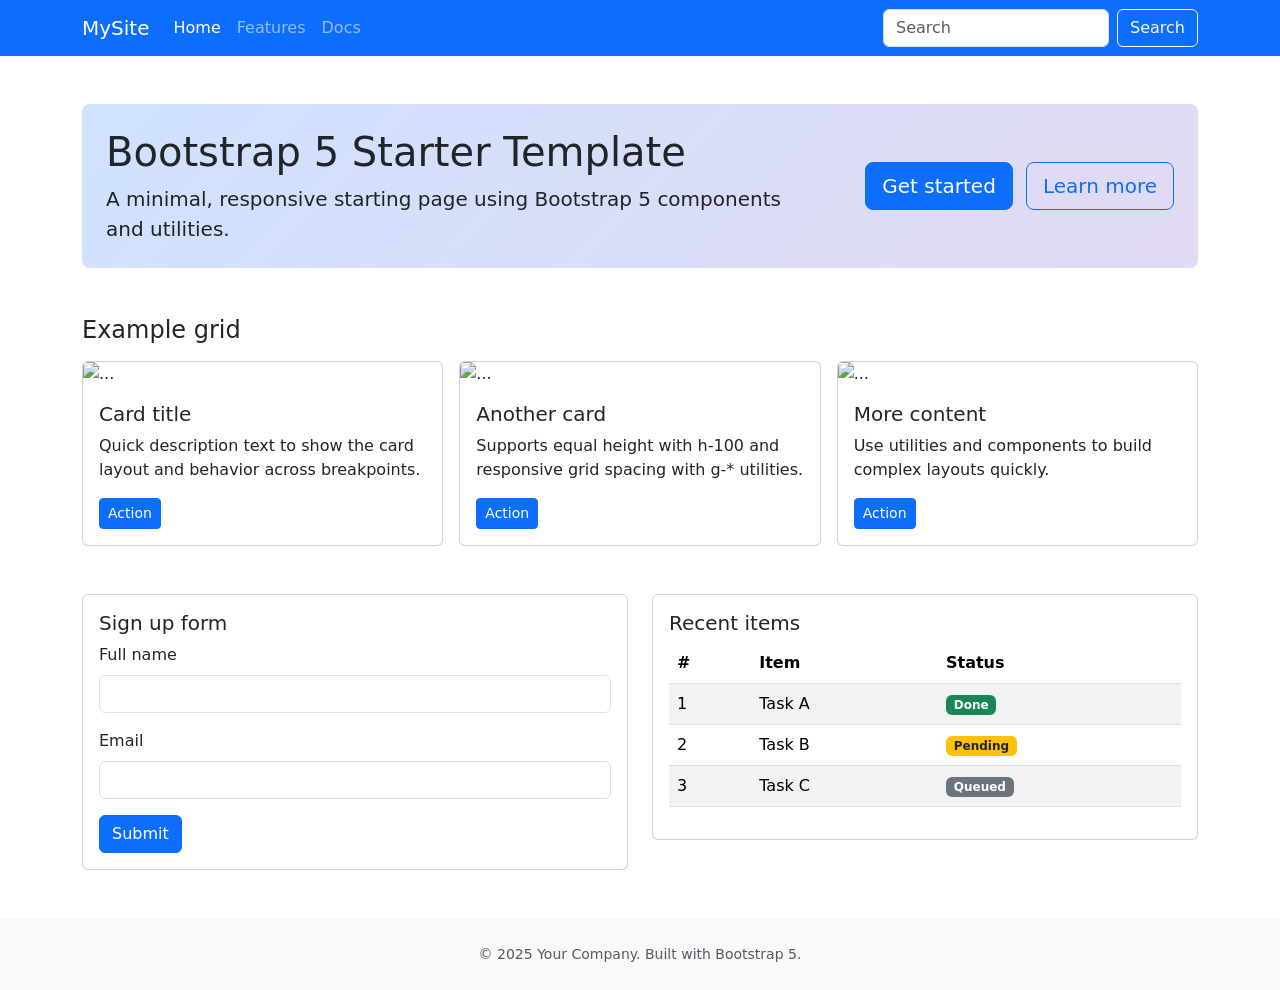
==== index.html @ 4e1cb12c "test" ====
<!doctype html>
<html lang="en">
<head>
    <meta charset="utf-8" />
    <meta name="viewport" content="width=device-width, initial-scale=1" />
    <title>Bootstrap 5 Starter</title>

    <!-- Bootstrap 5 CSS (CDN) -->
    <link href="https://cdn.jsdelivr.net/npm/bootstrap@5.3.2/dist/css/bootstrap.min.css" rel="stylesheet">

    <style>
        /* Minimal custom styles */
        .hero {
            background: linear-gradient(135deg,#0d6efd33,#6f42c133);
            border-radius: .5rem;
        }
    </style>
</head>
<body>

    <!-- Navbar -->
    <nav class="navbar navbar-expand-lg navbar-dark bg-primary">
        <div class="container">
            <a class="navbar-brand" href="#">MySite</a>
            <button class="navbar-toggler" type="button" data-bs-toggle="collapse" data-bs-target="#navMenu">
                <span class="navbar-toggler-icon"></span>
            </button>
            <div class="collapse navbar-collapse" id="navMenu">
                <ul class="navbar-nav me-auto mb-2 mb-lg-0">
                    <li class="nav-item"><a class="nav-link active" href="#">Home</a></li>
                    <li class="nav-item"><a class="nav-link" href="#">Features</a></li>
                    <li class="nav-item"><a class="nav-link" href="#">Docs</a></li>
                </ul>
                <form class="d-flex" role="search">
                    <input class="form-control me-2" type="search" placeholder="Search" aria-label="Search">
                    <button class="btn btn-outline-light" type="submit">Search</button>
                </form>
            </div>
        </div>
    </nav>

    <!-- Hero -->
    <main class="container my-5">
        <div class="p-4 hero">
            <div class="row align-items-center">
                <div class="col-lg-8">
                    <h1 class="display-6">Bootstrap 5 Starter Template</h1>
                    <p class="lead mb-0">A minimal, responsive starting page using Bootstrap 5 components and utilities.</p>
                </div>
                <div class="col-lg-4 text-lg-end mt-3 mt-lg-0">
                    <a href="#" class="btn btn-primary btn-lg me-2" data-bs-toggle="modal" data-bs-target="#getStartedModal">Get started</a>
                    <a href="#" class="btn btn-outline-primary btn-lg">Learn more</a>
                </div>
            </div>
        </div>

        <!-- Grid: Cards -->
        <section class="my-5">
            <h2 class="h4 mb-3">Example grid</h2>
            <div class="row g-3">
                <div class="col-md-4">
                    <div class="card h-100">
                        <img src="https://picsum.photos/600/300?random=1" class="card-img-top" alt="...">
                        <div class="card-body">
                            <h5 class="card-title">Card title</h5>
                            <p class="card-text">Quick description text to show the card layout and behavior across breakpoints.</p>
                            <a href="#" class="btn btn-sm btn-primary">Action</a>
                        </div>
                    </div>
                </div>
                <div class="col-md-4">
                    <div class="card h-100">
                        <img src="https://picsum.photos/600/300?random=2" class="card-img-top" alt="...">
                        <div class="card-body">
                            <h5 class="card-title">Another card</h5>
                            <p class="card-text">Supports equal height with h-100 and responsive grid spacing with g-* utilities.</p>
                            <a href="#" class="btn btn-sm btn-primary">Action</a>
                        </div>
                    </div>
                </div>
                <div class="col-md-4">
                    <div class="card h-100">
                        <img src="https://picsum.photos/600/300?random=3" class="card-img-top" alt="...">
                        <div class="card-body">
                            <h5 class="card-title">More content</h5>
                            <p class="card-text">Use utilities and components to build complex layouts quickly.</p>
                            <a href="#" class="btn btn-sm btn-primary">Action</a>
                        </div>
                    </div>
                </div>
            </div>
        </section>

        <!-- Form & Table -->
        <div class="row g-4">
            <div class="col-lg-6">
                <div class="card">
                    <div class="card-body">
                        <h5 class="card-title">Sign up form</h5>
                        <form id="demoForm" class="needs-validation" novalidate>
                            <div class="mb-3">
                                <label for="name" class="form-label">Full name</label>
                                <input type="text" class="form-control" id="name" required>
                                <div class="invalid-feedback">Please provide your name.</div>
                            </div>
                            <div class="mb-3">
                                <label for="email" class="form-label">Email</label>
                                <input type="email" class="form-control" id="email" required>
                                <div class="invalid-feedback">Please provide a valid email.</div>
                            </div>
                            <button class="btn btn-primary" type="submit">Submit</button>
                        </form>
                    </div>
                </div>
            </div>

            <div class="col-lg-6">
                <div class="card">
                    <div class="card-body">
                        <h5 class="card-title">Recent items</h5>
                        <div class="table-responsive">
                            <table class="table table-striped">
                                <thead>
                                    <tr><th>#</th><th>Item</th><th>Status</th></tr>
                                </thead>
                                <tbody>
                                    <tr><td>1</td><td>Task A</td><td><span class="badge bg-success">Done</span></td></tr>
                                    <tr><td>2</td><td>Task B</td><td><span class="badge bg-warning text-dark">Pending</span></td></tr>
                                    <tr><td>3</td><td>Task C</td><td><span class="badge bg-secondary">Queued</span></td></tr>
                                </tbody>
                            </table>
                        </div>
                    </div>
                </div>
            </div>
        </div>

    </main>

    <!-- Footer -->
    <footer class="bg-light py-4 mt-auto">
        <div class="container text-center">
            <small class="text-muted">© 2025 Your Company. Built with Bootstrap 5.</small>
        </div>
    </footer>

    <!-- Modal -->
    <div class="modal fade" id="getStartedModal" tabindex="-1" aria-hidden="true">
        <div class="modal-dialog modal-dialog-centered">
            <div class="modal-content">
                <div class="modal-header">
                    <h5 class="modal-title">Get started</h5>
                    <button type="button" class="btn-close" data-bs-dismiss="modal" aria-label="Close"></button>
                </div>
                <div class="modal-body">
                    <p>Use this template to quickly prototype responsive pages with Bootstrap 5.</p>
                </div>
                <div class="modal-footer">
                    <button class="btn btn-secondary" data-bs-dismiss="modal">Close</button>
                    <button class="btn btn-primary">Okay</button>
                </div>
            </div>
        </div>
    </div>

    <!-- Bootstrap Bundle JS (includes Popper) -->
    <script src="https://cdn.jsdelivr.net/npm/bootstrap@5.3.2/dist/js/bootstrap.bundle.min.js"></script>

    <script>
        // Example: simple client-side form validation
        (function () {
            'use strict';
            var form = document.getElementById('demoForm');
            if (!form) return;
            form.addEventListener('submit', function (e) {
                if (!form.checkValidity()) {
                    e.preventDefault();
                    e.stopPropagation();
                } else {
                    e.preventDefault();
                    // placeholder: handle successful submit (AJAX, show toast, etc.)
                    const toastEl = document.createElement('div');
                    toastEl.className = 'alert alert-success mt-3';
                    toastEl.textContent = 'Form submitted (demo)';
                    form.appendChild(toastEl);
                }
                form.classList.add('was-validated');
            }, false);
        })();
    </script>
</body>
</html></div>
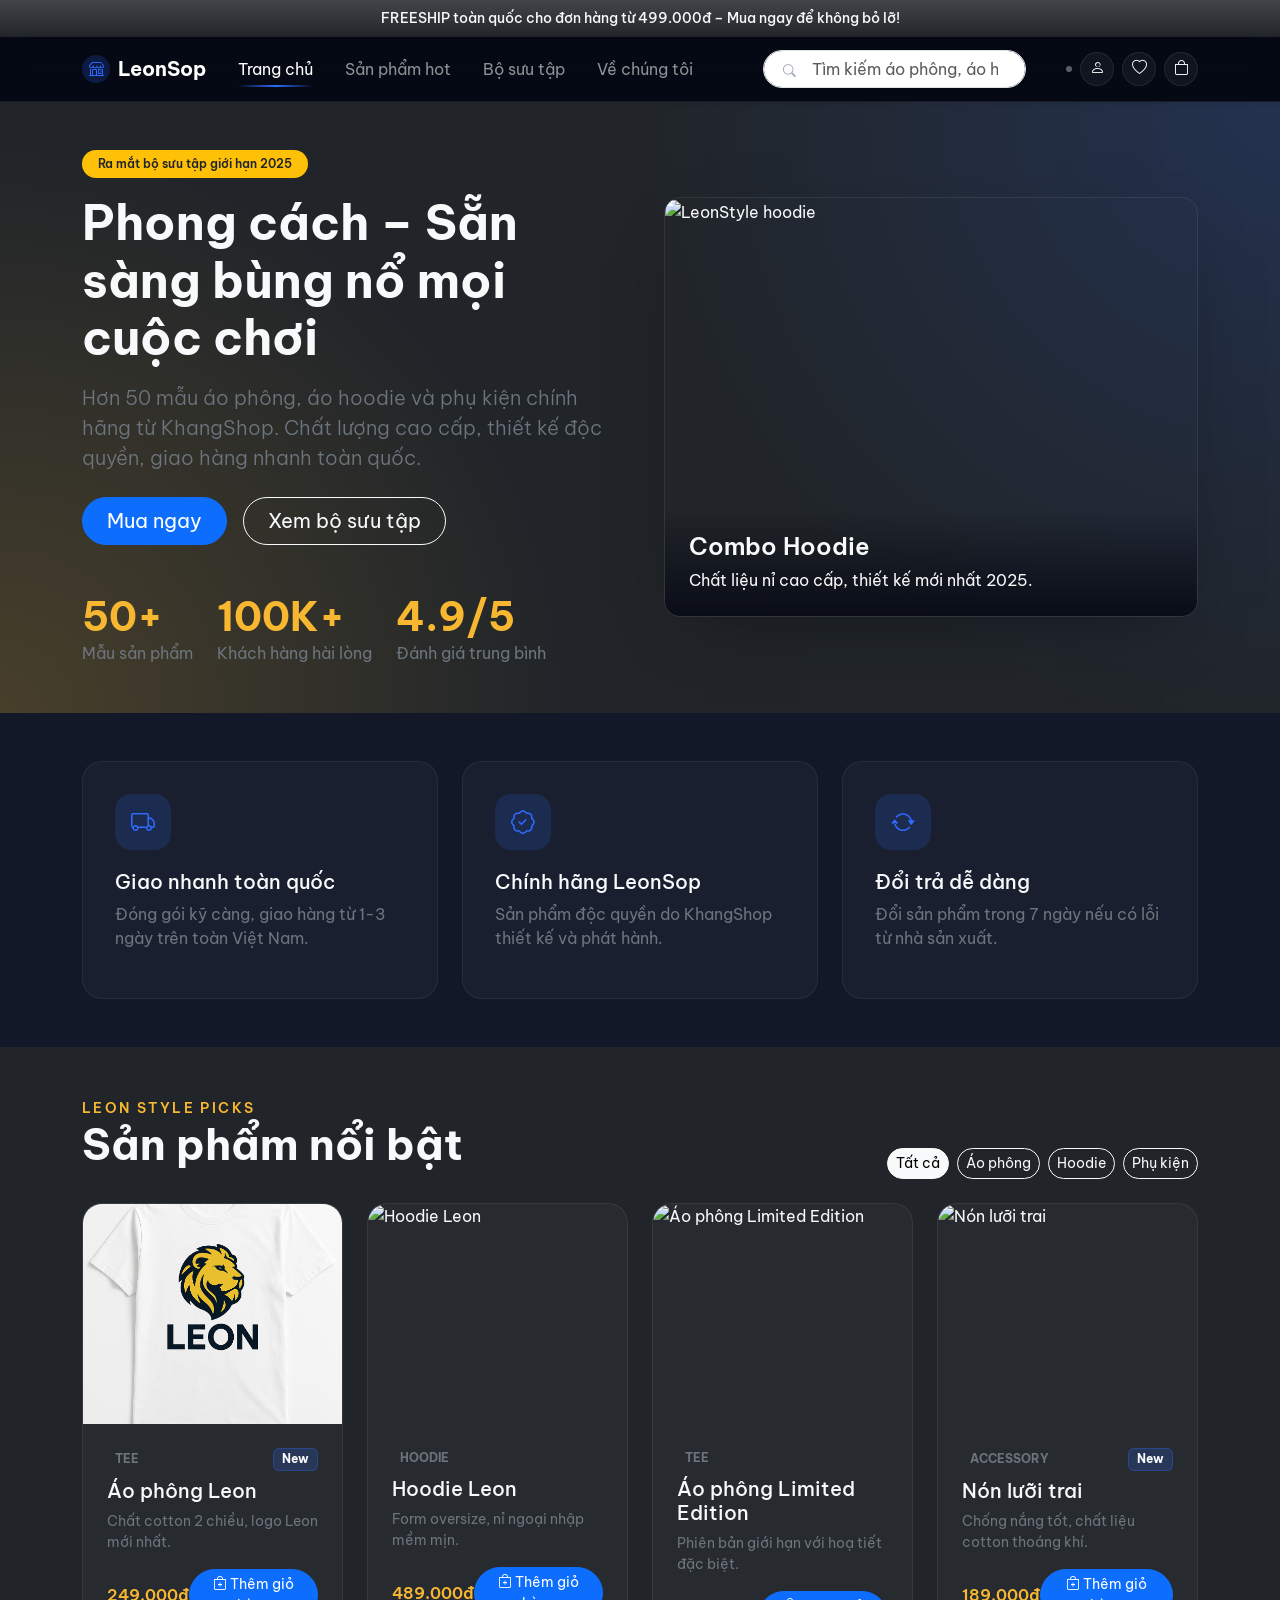
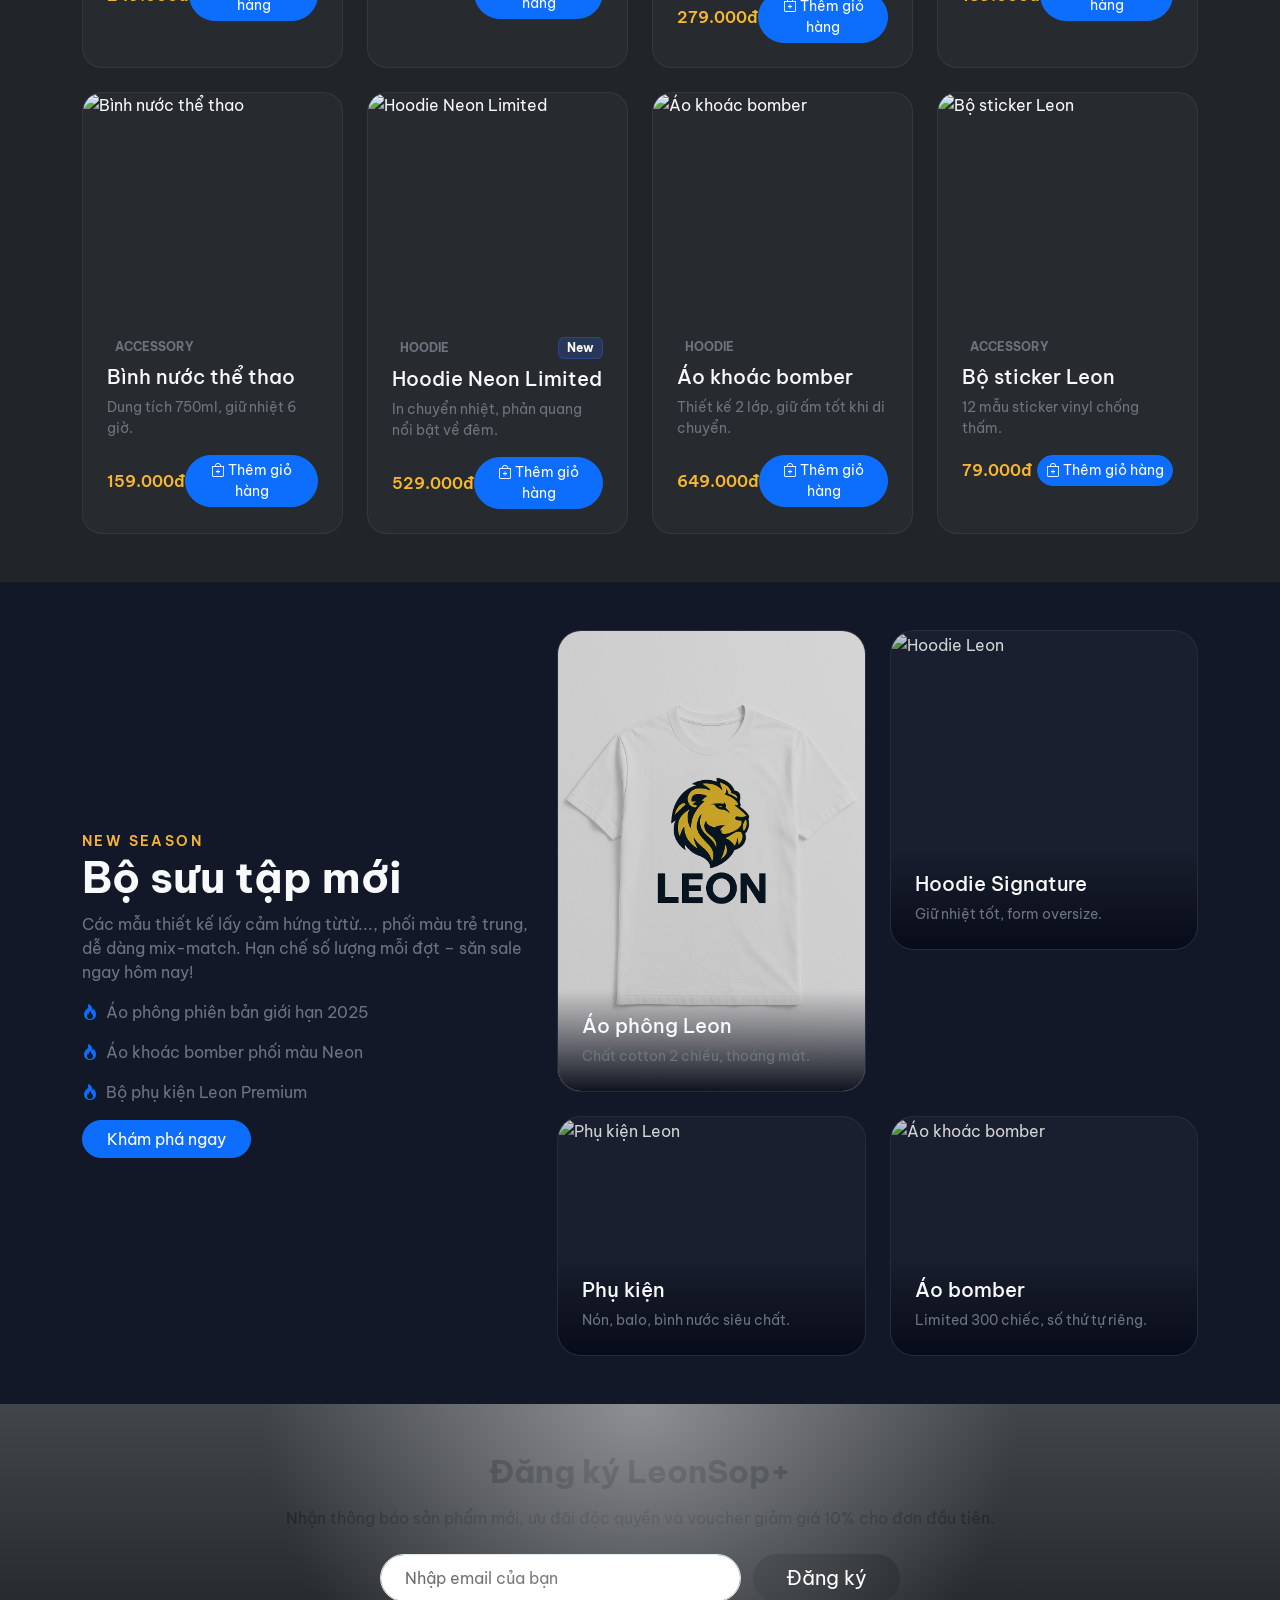
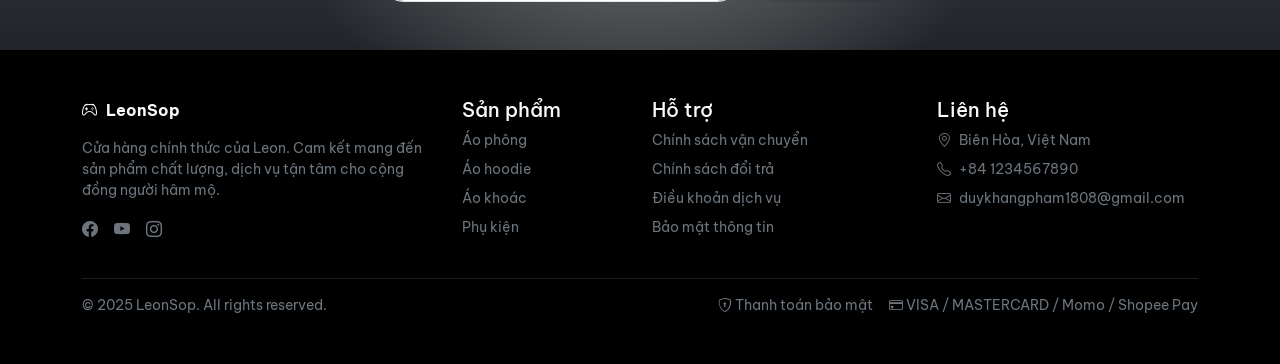
==== commit 6026d560: "add image" ====
--- a/index.html
+++ b/index.html
@@ -1,192 +1,304 @@
-<!doctype html>
-<html lang="en">
+<!DOCTYPE html>
+<html lang="vi">
+
 <head>
-    <meta charset="utf-8" />
-    <meta name="viewport" content="width=device-width, initial-scale=1" />
-    <title>Bootstrap 5 Starter</title>
-
-    <!-- Bootstrap 5 CSS (CDN) -->
-    <link href="https://cdn.jsdelivr.net/npm/bootstrap@5.3.2/dist/css/bootstrap.min.css" rel="stylesheet">
-
-    <style>
-        /* Minimal custom styles */
-        .hero {
-            background: linear-gradient(135deg,#0d6efd33,#6f42c133);
-            border-radius: .5rem;
-        }
-    </style>
+    <meta charset="utf-8">
+    <meta name="viewport" content="width=device-width, initial-scale=1">
+    <title>LeonSop & Lifestyle Store</title>
+    <link rel="preconnect" href="https://fonts.googleapis.com">
+    <link rel="preconnect" href="https://fonts.gstatic.com" crossorigin>
+    <link href="https://fonts.googleapis.com/css2?family=Be+Vietnam+Pro:wght@400;500;600;700&display=swap" rel="stylesheet">
+    <link rel="stylesheet" href="https://cdn.jsdelivr.net/npm/bootstrap@5.3.3/dist/css/bootstrap.min.css">
+    <link rel="stylesheet" href="https://cdn.jsdelivr.net/npm/bootstrap-icons@1.11.3/font/bootstrap-icons.css">
+    <link rel="stylesheet" href="style.css">
 </head>
-<body>
-
-    <!-- Navbar -->
-    <nav class="navbar navbar-expand-lg navbar-dark bg-primary">
+
+<body class="bg-dark text-light">
+    <!-- Announcement bar -->
+    <div class="bg-gradient text-center py-2 small fw-medium">
+        FREESHIP toàn quốc cho đơn hàng từ 499.000đ – Mua ngay để không bỏ lỡ!
+    </div>
+
+    <!-- Main navigation -->
+    <nav class="navbar navbar-expand-lg navbar-dark bg-dark shadow-sm sticky-top">
         <div class="container">
-            <a class="navbar-brand" href="#">MySite</a>
-            <button class="navbar-toggler" type="button" data-bs-toggle="collapse" data-bs-target="#navMenu">
+            <a class="navbar-brand fw-bold d-flex align-items-center gap-2" href="mainindex.html">
+                <span class="brand-icon rounded-circle d-inline-flex align-items-center justify-content-center">
+                    <i class="bi bi-shop"></i>
+                </span>
+                LeonSop
+            </a>
+            <button class="navbar-toggler" type="button" data-bs-toggle="collapse" data-bs-target="#mainNav"
+                aria-controls="mainNav" aria-expanded="false" aria-label="Toggle navigation">
                 <span class="navbar-toggler-icon"></span>
             </button>
-            <div class="collapse navbar-collapse" id="navMenu">
+            <div class="collapse navbar-collapse" id="mainNav">
                 <ul class="navbar-nav me-auto mb-2 mb-lg-0">
-                    <li class="nav-item"><a class="nav-link active" href="#">Home</a></li>
-                    <li class="nav-item"><a class="nav-link" href="#">Features</a></li>
-                    <li class="nav-item"><a class="nav-link" href="#">Docs</a></li>
+                    <li class="nav-item"><a class="nav-link active" href="#hero">Trang chủ</a></li>
+                    <li class="nav-item"><a class="nav-link" href="#best-sellers">Sản phẩm hot</a></li>
+                    <li class="nav-item"><a class="nav-link" href="#collections">Bộ sưu tập</a></li>
+                    <li class="nav-item"><a class="nav-link" href="#Footer">Về chúng tôi</a></li>
                 </ul>
-                <form class="d-flex" role="search">
-                    <input class="form-control me-2" type="search" placeholder="Search" aria-label="Search">
-                    <button class="btn btn-outline-light" type="submit">Search</button>
+                <form class="d-flex position-relative me-lg-4 my-3 my-lg-0" role="search">
+                    <span class="search-icon"><i class="bi bi-search"></i></span>
+                    <input class="form-control rounded-pill ps-5" type="search" id="searchInput"
+                        placeholder="Tìm kiếm áo phông, áo hoodie, phụ kiện..." aria-label="Search">
                 </form>
+                <div class="nav-action-group d-flex align-items-center gap-2 ms-lg-3">
+                    <span class="icon-divider" aria-hidden="true"></span>
+                    <div class="dropdown">
+                        <button class="icon-btn" type="button" id="accountTrigger" data-bs-toggle="dropdown"
+                            aria-expanded="false" aria-label="Tài khoản">
+                            <i class="bi bi-person"></i>
+                            <span class="visually-hidden">Tài khoản</span>
+                        </button>
+                        <ul class="dropdown-menu dropdown-menu-end" id="accountMenu">
+                            <li><a class="dropdown-item" href="login.html">Đăng nhập</a></li>
+                            <li><a class="dropdown-item" href="signup.html">Đăng ký</a></li>
+                        </ul>
+                    </div>
+                    <a class="icon-btn" href="#" aria-label="Danh sách yêu thích">
+                        <i class="bi bi-heart"></i>
+                        <span class="visually-hidden">Yêu thích</span>
+                    </a>
+                    <a class="icon-btn position-relative" href="#" aria-label="Giỏ hàng">
+                        <i class="bi bi-bag"></i>
+                        <span class="visually-hidden">Giỏ hàng</span>
+                        <span class="cart-count badge text-bg-primary" data-count="0">0</span>
+                    </a>
+                </div>
             </div>
         </div>
     </nav>
 
-    <!-- Hero -->
-    <main class="container my-5">
-        <div class="p-4 hero">
-            <div class="row align-items-center">
-                <div class="col-lg-8">
-                    <h1 class="display-6">Bootstrap 5 Starter Template</h1>
-                    <p class="lead mb-0">A minimal, responsive starting page using Bootstrap 5 components and utilities.</p>
-                </div>
-                <div class="col-lg-4 text-lg-end mt-3 mt-lg-0">
-                    <a href="#" class="btn btn-primary btn-lg me-2" data-bs-toggle="modal" data-bs-target="#getStartedModal">Get started</a>
-                    <a href="#" class="btn btn-outline-primary btn-lg">Learn more</a>
-                </div>
-            </div>
-        </div>
-
-        <!-- Grid: Cards -->
-        <section class="my-5">
-            <h2 class="h4 mb-3">Example grid</h2>
-            <div class="row g-3">
+    <main>
+        <!-- Hero section -->
+        <section class="hero py-5" id="hero">
+            <div class="container">
+                <div class="row align-items-center g-5">
+                    <div class="col-lg-6">
+                        <span class="badge rounded-pill text-bg-warning mb-3 text-dark px-3 py-2 fw-semibold">Ra mắt bộ sưu tập giới hạn 2025</span>
+                        <h1 class="display-5 fw-bold mb-3">Phong cách – Sẵn sàng bùng nổ mọi cuộc chơi</h1>
+                        <p class="lead text-secondary">Hơn 50 mẫu áo phông, áo hoodie và phụ kiện chính hãng từ KhangShop. Chất lượng cao cấp, thiết kế độc quyền, giao hàng nhanh toàn quốc.</p>
+                        <div class="d-flex flex-wrap gap-3 mt-4">
+                            <a class="btn btn-primary btn-lg rounded-pill px-4" href="#best-sellers">Mua ngay</a>
+                            <a class="btn btn-outline-light btn-lg rounded-pill px-4" href="#collections">Xem bộ sưu tập</a>
+                        </div>
+                        <div class="d-flex flex-wrap gap-4 mt-5 hero-stats">
+                            <div>
+                                <p class="display-6 fw-bold mb-0">50+</p>
+                                <p class="text-secondary mb-0">Mẫu sản phẩm</p>
+                            </div>
+                            <div>
+                                <p class="display-6 fw-bold mb-0">100K+</p>
+                                <p class="text-secondary mb-0">Khách hàng hài lòng</p>
+                            </div>
+                            <div>
+                                <p class="display-6 fw-bold mb-0">4.9/5</p>
+                                <p class="text-secondary mb-0">Đánh giá trung bình</p>
+                            </div>
+                        </div>
+                    </div>
+                    <div class="col-lg-6">
+                        <div class="hero-card position-relative overflow-hidden rounded-4">
+                            <img src="https://images.unsplash.com/photo-1523381210434-271e8be1f52b?auto=format&fit=crop&w=1000&q=80"
+                                class="img-fluid" alt="LeonStyle hoodie">
+                            <div class="hero-card-overlay">
+                                <h3 class="h4 fw-semibold mb-2">Combo Hoodie</h3>
+                                <p class="mb-0">Chất liệu nỉ cao cấp, thiết kế mới nhất 2025.</p>
+                            </div>
+                        </div>
+                    </div>
+                </div>
+            </div>
+        </section>
+
+        <!-- Highlight features -->
+        <section class="py-5 bg-dark-secondary">
+            <div class="container">
+                <div class="row row-cols-1 row-cols-md-3 g-4">
+                    <div class="col">
+                        <div class="feature-tile h-100">
+                            <div class="icon-wrap"><i class="bi bi-truck"></i></div>
+                            <h3 class="h5">Giao nhanh toàn quốc</h3>
+                            <p class="text-secondary">Đóng gói kỹ càng, giao hàng từ 1-3 ngày trên toàn Việt Nam.</p>
+                        </div>
+                    </div>
+                    <div class="col">
+                        <div class="feature-tile h-100">
+                            <div class="icon-wrap"><i class="bi bi-patch-check"></i></div>
+                            <h3 class="h5">Chính hãng LeonSop</h3>
+                            <p class="text-secondary">Sản phẩm độc quyền do KhangShop thiết kế và phát hành.</p>
+                        </div>
+                    </div>
+                    <div class="col">
+                        <div class="feature-tile h-100">
+                            <div class="icon-wrap"><i class="bi bi-arrow-repeat"></i></div>
+                            <h3 class="h5">Đổi trả dễ dàng</h3>
+                            <p class="text-secondary">Đổi sản phẩm trong 7 ngày nếu có lỗi từ nhà sản xuất.</p>
+                        </div>
+                    </div>
+                </div>
+            </div>
+        </section>
+
+        <!-- Best sellers -->
+        <section class="py-5" id="best-sellers">
+            <div class="container">
+                <div class="d-flex flex-wrap justify-content-between align-items-end gap-3 mb-4">
+                    <div>
+                        <span class="section-subtitle">Leon Style Picks</span>
+                        <h2 class="section-title">Sản phẩm nổi bật</h2>
+                    </div>
+                    <div class="d-flex flex-wrap gap-2" id="categoryFilters">
+                        <button class="btn btn-sm btn-outline-light rounded-pill active" data-category="all">Tất cả</button>
+                        <button class="btn btn-sm btn-outline-light rounded-pill" data-category="tee">Áo phông</button>
+                        <button class="btn btn-sm btn-outline-light rounded-pill" data-category="hoodie">Hoodie</button>
+                        <button class="btn btn-sm btn-outline-light rounded-pill" data-category="accessory">Phụ kiện</button>
+                    </div>
+                </div>
+                <div class="row g-4" id="productGrid"></div>
+            </div>
+        </section>
+
+        <!-- Collections -->
+        <section class="py-5 bg-dark-secondary" id="collections">
+            <div class="container">
+                <div class="row g-4 align-items-center">
+                    <div class="col-lg-5">
+                        <span class="section-subtitle">New Season</span>
+                        <h2 class="section-title">Bộ sưu tập mới</h2>
+                        <p class="text-secondary">Các mẫu thiết kế lấy cảm hứng từtừ..., phối màu trẻ trung, dễ dàng mix-match.
+                            Hạn chế số lượng mỗi đợt – săn sale ngay hôm nay!</p>
+                        <ul class="list-unstyled vstack gap-3 text-secondary">
+                            <li><i class="bi bi-fire text-primary me-2"></i>Áo phông phiên bản giới hạn 2025</li>
+                            <li><i class="bi bi-fire text-primary me-2"></i>Áo khoác bomber phối màu Neon</li>
+                            <li><i class="bi bi-fire text-primary me-2"></i>Bộ phụ kiện Leon Premium</li>
+                        </ul>
+                        <a class="btn btn-primary rounded-pill px-4" href="#">Khám phá ngay</a>
+                    </div>
+                    <div class="col-lg-7">
+                        <div class="row g-4">
+                            <div class="col-md-6">
+                                <div class="collection-card">
+                                    <img src="AoPhongLeon.png"
+                                        alt="Áo phông Leon">
+                                    <div class="collection-card-body">
+                                        <h3 class="h5">Áo phông Leon</h3>
+                                        <p class="small text-secondary mb-0">Chất cotton 2 chiều, thoáng mát.</p>
+                                    </div>
+                                </div>
+                            </div>
+                            <div class="col-md-6">
+                                <div class="collection-card large">
+                                    <img src="https://images.unsplash.com/photo-1503341455253-b2e723bb3dbb?auto=format&fit=crop&w=700&q=80"
+                                        alt="Hoodie Leon">
+                                    <div class="collection-card-body">
+                                        <h3 class="h5">Hoodie Signature</h3>
+                                        <p class="small text-secondary mb-0">Giữ nhiệt tốt, form oversize.</p>
+                                    </div>
+                                </div>
+                            </div>
+                            <div class="col-md-6">
+                                <div class="collection-card">
+                                    <img src="https://images.unsplash.com/photo-1539533113208-f6df8cc8b543?auto=format&fit=crop&w=700&q=80"
+                                        alt="Phụ kiện Leon">
+                                    <div class="collection-card-body">
+                                        <h3 class="h5">Phụ kiện</h3>
+                                        <p class="small text-secondary mb-0">Nón, balo, bình nước siêu chất.</p>
+                                    </div>
+                                </div>
+                            </div>
+                            <div class="col-md-6">
+                                <div class="collection-card">
+                                    <img src="https://images.unsplash.com/photo-1512436991641-6745cdb1723f?auto=format&fit=crop&w=700&q=80"
+                                        alt="Áo khoác bomber">
+                                    <div class="collection-card-body">
+                                        <h3 class="h5">Áo bomber</h3>
+                                        <p class="small text-secondary mb-0">Limited 300 chiếc, số thứ tự riêng.</p>
+                                    </div>
+                                </div>
+                            </div>
+                        </div>
+                    </div>
+                </div>
+            </div>
+        </section>
+
+        <!-- Testimonials -->
+        
+
+        <!-- Newsletter -->
+        <section class="newsletter py-5 bg-gradient">
+            <div class="container text-center text-dark">
+                <h2 class="fw-bold mb-3">Đăng ký LeonSop+</h2>
+                <p class="mb-4">Nhận thông báo sản phẩm mới, ưu đãi độc quyền và voucher giảm giá 10% cho đơn đầu tiên.</p>
+                <form class="newsletter-form mx-auto">
+                    <input type="email" class="form-control form-control    -lg" placeholder="Nhập email của bạn" required>
+                    <button class="btn btn-dark btn-lg" type="submit">Đăng ký</button>
+                </form>
+            </div>
+        </section>
+    </main>
+
+    <!-- Footer -->
+    <footer class="py-5 bg-black text-secondary" id="Footer">
+        <div class="container">
+            <div class="row g-4">
                 <div class="col-md-4">
-                    <div class="card h-100">
-                        <img src="https://picsum.photos/600/300?random=1" class="card-img-top" alt="...">
-                        <div class="card-body">
-                            <h5 class="card-title">Card title</h5>
-                            <p class="card-text">Quick description text to show the card layout and behavior across breakpoints.</p>
-                            <a href="#" class="btn btn-sm btn-primary">Action</a>
-                        </div>
-                    </div>
-                </div>
-                <div class="col-md-4">
-                    <div class="card h-100">
-                        <img src="https://picsum.photos/600/300?random=2" class="card-img-top" alt="...">
-                        <div class="card-body">
-                            <h5 class="card-title">Another card</h5>
-                            <p class="card-text">Supports equal height with h-100 and responsive grid spacing with g-* utilities.</p>
-                            <a href="#" class="btn btn-sm btn-primary">Action</a>
-                        </div>
-                    </div>
-                </div>
-                <div class="col-md-4">
-                    <div class="card h-100">
-                        <img src="https://picsum.photos/600/300?random=3" class="card-img-top" alt="...">
-                        <div class="card-body">
-                            <h5 class="card-title">More content</h5>
-                            <p class="card-text">Use utilities and components to build complex layouts quickly.</p>
-                            <a href="#" class="btn btn-sm btn-primary">Action</a>
-                        </div>
-                    </div>
-                </div>
-            </div>
-        </section>
-
-        <!-- Form & Table -->
-        <div class="row g-4">
-            <div class="col-lg-6">
-                <div class="card">
-                    <div class="card-body">
-                        <h5 class="card-title">Sign up form</h5>
-                        <form id="demoForm" class="needs-validation" novalidate>
-                            <div class="mb-3">
-                                <label for="name" class="form-label">Full name</label>
-                                <input type="text" class="form-control" id="name" required>
-                                <div class="invalid-feedback">Please provide your name.</div>
-                            </div>
-                            <div class="mb-3">
-                                <label for="email" class="form-label">Email</label>
-                                <input type="email" class="form-control" id="email" required>
-                                <div class="invalid-feedback">Please provide a valid email.</div>
-                            </div>
-                            <button class="btn btn-primary" type="submit">Submit</button>
-                        </form>
-                    </div>
-                </div>
-            </div>
-
-            <div class="col-lg-6">
-                <div class="card">
-                    <div class="card-body">
-                        <h5 class="card-title">Recent items</h5>
-                        <div class="table-responsive">
-                            <table class="table table-striped">
-                                <thead>
-                                    <tr><th>#</th><th>Item</th><th>Status</th></tr>
-                                </thead>
-                                <tbody>
-                                    <tr><td>1</td><td>Task A</td><td><span class="badge bg-success">Done</span></td></tr>
-                                    <tr><td>2</td><td>Task B</td><td><span class="badge bg-warning text-dark">Pending</span></td></tr>
-                                    <tr><td>3</td><td>Task C</td><td><span class="badge bg-secondary">Queued</span></td></tr>
-                                </tbody>
-                            </table>
-                        </div>
-                    </div>
-                </div>
-            </div>
-        </div>
-
-    </main>
-
-    <!-- Footer -->
-    <footer class="bg-light py-4 mt-auto">
-        <div class="container text-center">
-            <small class="text-muted">© 2025 Your Company. Built with Bootstrap 5.</small>
+                    <a class="navbar-brand fw-bold d-flex align-items-center gap-2 mb-3 text-light" href="#">
+                        <span class="brand-icon rounded-circle d-inline-flex align-items-center justify-content-center">
+                            <i class="bi bi-controller"></i>
+                        </span>
+                        LeonSop
+                    </a>
+                    <p class="small">Cửa hàng chính thức của Leon. Cam kết mang đến sản phẩm chất lượng, dịch vụ tận tâm cho cộng đồng người hâm mộ.</p>
+                    <div class="d-flex gap-3">
+                        <a href="#" class="text-secondary"><i class="bi bi-facebook"></i></a>
+                        <a href="#" class="text-secondary"><i class="bi bi-youtube"></i></a>
+                        <a href="#" class="text-secondary"><i class="bi bi-instagram"></i></a>
+                    </div>
+                </div>
+                <div class="col-md-2">
+                    <h5 class="text-light">Sản phẩm</h5>
+                    <ul class="list-unstyled small vstack gap-2">
+                        <li><a href="#best-sellers" class="text-secondary">Áo phông</a></li>
+                        <li><a href="#best-sellers" class="text-secondary">Áo hoodie</a></li>
+                        <li><a href="#best-sellers" class="text-secondary">Áo khoác</a></li>
+                        <li><a href="#best-sellers" class="text-secondary">Phụ kiện</a></li>
+                    </ul>
+                </div>
+                <div class="col-md-3">
+                    <h5 class="text-light">Hỗ trợ</h5>
+                    <ul class="list-unstyled small vstack gap-2">
+                        <li><a href="#" class="text-secondary">Chính sách vận chuyển</a></li>
+                        <li><a href="#" class="text-secondary">Chính sách đổi trả</a></li>
+                        <li><a href="#" class="text-secondary">Điều khoản dịch vụ</a></li>
+                        <li><a href="#" class="text-secondary">Bảo mật thông tin</a></li>
+                    </ul>
+                </div>
+                <div class="col-md-3">
+                    <h5 class="text-light">Liên hệ</h5>
+                    <ul class="list-unstyled small vstack gap-2">
+                        <li><i class="bi bi-geo-alt me-2"></i>Biên Hòa, Việt Nam</li>
+                        <li><i class="bi bi-telephone me-2"></i>+84 1234567890</li>
+                        <li><i class="bi bi-envelope me-2"></i><a href="mailto:duykhangpham1808@gmail.com" class="text-secondary">duykhangpham1808@gmail.com</a></li>
+                    </ul>
+                </div>
+            </div>
+            <hr class="border-secondary mt-4">
+            <div class="d-flex flex-column flex-md-row justify-content-between align-items-center gap-3">
+                <p class="small mb-0">© 2025 LeonSop. All rights reserved.</p>
+                <div class="d-flex gap-3 small">
+                    <span><i class="bi bi-shield-lock"></i> Thanh toán bảo mật</span>
+                    <span><i class="bi bi-credit-card"></i> VISA / MASTERCARD / Momo / Shopee Pay</span>
+                </div>
+            </div>
         </div>
     </footer>
 
-    <!-- Modal -->
-    <div class="modal fade" id="getStartedModal" tabindex="-1" aria-hidden="true">
-        <div class="modal-dialog modal-dialog-centered">
-            <div class="modal-content">
-                <div class="modal-header">
-                    <h5 class="modal-title">Get started</h5>
-                    <button type="button" class="btn-close" data-bs-dismiss="modal" aria-label="Close"></button>
-                </div>
-                <div class="modal-body">
-                    <p>Use this template to quickly prototype responsive pages with Bootstrap 5.</p>
-                </div>
-                <div class="modal-footer">
-                    <button class="btn btn-secondary" data-bs-dismiss="modal">Close</button>
-                    <button class="btn btn-primary">Okay</button>
-                </div>
-            </div>
-        </div>
-    </div>
-
-    <!-- Bootstrap Bundle JS (includes Popper) -->
-    <script src="https://cdn.jsdelivr.net/npm/bootstrap@5.3.2/dist/js/bootstrap.bundle.min.js"></script>
-
-    <script>
-        // Example: simple client-side form validation
-        (function () {
-            'use strict';
-            var form = document.getElementById('demoForm');
-            if (!form) return;
-            form.addEventListener('submit', function (e) {
-                if (!form.checkValidity()) {
-                    e.preventDefault();
-                    e.stopPropagation();
-                } else {
-                    e.preventDefault();
-                    // placeholder: handle successful submit (AJAX, show toast, etc.)
-                    const toastEl = document.createElement('div');
-                    toastEl.className = 'alert alert-success mt-3';
-                    toastEl.textContent = 'Form submitted (demo)';
-                    form.appendChild(toastEl);
-                }
-                form.classList.add('was-validated');
-            }, false);
-        })();
-    </script>
+    <script src="https://cdn.jsdelivr.net/npm/bootstrap@5.3.3/dist/js/bootstrap.bundle.min.js"></script>
+    <script src="script.js"></script>
 </body>
-</html></div>+
+</html>
--- a/style.css
+++ b/style.css
@@ -0,0 +1,486 @@
+:root {
+    --bg-dark: #0b0f19;
+    --bg-dark-secondary: #121828;
+    --primary: #2f6bff;
+    --accent: #f7b731;
+    --text: #f8f9fa;
+    --text-muted: #97a0b5;
+    --card-bg: rgba(255, 255, 255, 0.03);
+    --card-border: rgba(255, 255, 255, 0.06);
+}
+
+* {
+    box-sizing: border-box;
+}
+
+body {
+    font-family: 'Be Vietnam Pro', 'Segoe UI', sans-serif;
+    background: var(--bg-dark);
+    color: var(--text);
+}
+
+.auth-page {
+    min-height: calc(100vh - 160px);
+    display: flex;
+    align-items: center;
+}
+
+.auth-illustration {
+    border-radius: 24px;
+    background: radial-gradient(circle at top left, rgba(47, 107, 255, 0.28), transparent 55%),
+        radial-gradient(circle at bottom right, rgba(247, 183, 49, 0.2), transparent 50%),
+        linear-gradient(135deg, rgba(47, 107, 255, 0.35), rgba(5, 8, 20, 0.9));
+    border: 1px solid rgba(255, 255, 255, 0.08);
+    box-shadow: 0 25px 70px -35px rgba(0, 0, 0, 0.6);
+}
+
+.auth-illustration .badge {
+    border-radius: 999px;
+    padding: 0.5rem 1.25rem;
+    background: rgba(248, 250, 255, 0.85);
+}
+
+.auth-illustration ul {
+    list-style: none;
+    padding: 0;
+    margin: 0;
+}
+
+.auth-illustration li {
+    display: flex;
+    align-items: flex-start;
+}
+
+.auth-card {
+    background: var(--card-bg);
+    border: 1px solid var(--card-border);
+    border-radius: 24px;
+    box-shadow: 0 35px 80px -45px rgba(0, 0, 0, 0.65);
+}
+
+.auth-card .form-check-input {
+    border-radius: 999px;
+    border-color: rgba(255, 255, 255, 0.25);
+    background-color: transparent;
+}
+
+.auth-card .form-check-input:checked {
+    background-color: var(--primary);
+    border-color: var(--primary);
+}
+
+.auth-card .form-control {
+    background: rgba(255, 255, 255, 0.04);
+    border: 1px solid rgba(255, 255, 255, 0.08);
+    color: var(--text);
+    padding: 0.75rem 1rem;
+    border-radius: 14px;
+}
+
+.auth-card .form-control:focus {
+    border-color: rgba(47, 107, 255, 0.5);
+    box-shadow: 0 0 0 0.25rem rgba(47, 107, 255, 0.15);
+}
+
+.auth-card .btn-primary {
+    padding: 0.75rem 1rem;
+    font-weight: 600;
+    letter-spacing: 0.02em;
+    box-shadow: 0 18px 30px -12px rgba(47, 107, 255, 0.45);
+}
+
+@media (max-width: 991.98px) {
+    .auth-page {
+        min-height: auto;
+        padding-top: 3rem;
+    }
+
+    .auth-illustration {
+        text-align: center;
+    }
+
+    .auth-illustration ul {
+        align-items: center;
+    }
+
+    .auth-illustration li {
+        flex-direction: column;
+        text-align: center;
+    }
+}
+
+.bg-gradient {
+    background: linear-gradient(135deg, rgba(47, 107, 255, 0.9), rgba(96, 214, 255, 0.85));
+}
+
+.bg-dark-secondary {
+    background: var(--bg-dark-secondary);
+}
+
+.navbar {
+    background: rgba(5, 8, 20, 0.95) !important;
+    backdrop-filter: blur(12px);
+    border-bottom: 1px solid rgba(255, 255, 255, 0.08);
+    
+}
+
+.navbar .brand-icon {
+    width: 28px;
+    height: 28px;
+    background: rgba(47, 107, 255, 0.2);
+    color: var(--primary);
+    font-size: 0.95rem;
+}
+
+.navbar .brand-icon i {
+    line-height: 1;
+    font-size: 0.95rem;
+}
+
+.navbar .search-icon i {
+    font-size: 0.8rem;
+}
+
+.nav-action-group {
+    margin-left: auto;
+}
+
+.navbar .icon-btn {
+    width: 34px;
+    height: 34px;
+    border-radius: 999px;
+    display: inline-flex;
+    align-items: center;
+    justify-content: center;
+    gap: 0.25rem;
+    font-size: 0.95rem;
+    color: var(--text);
+    background: rgba(255, 255, 255, 0.05);
+    border: 1px solid rgba(255, 255, 255, 0.08);
+    transition: all 0.2s ease;
+}
+
+.navbar .icon-btn i {
+    font-size: 0.95rem;
+}
+
+.navbar .icon-btn:hover,
+.navbar .icon-btn:focus-visible {
+    color: var(--primary);
+    background: rgba(47, 107, 255, 0.18);
+    border-color: rgba(47, 107, 255, 0.35);
+    transform: translateY(-1px);
+    outline: none;
+    box-shadow: 0 0 0 0.2rem rgba(47, 107, 255, 0.15);
+}
+
+.navbar .icon-btn.has-user {
+    color: var(--primary);
+    background: rgba(47, 107, 255, 0.18);
+    border-color: rgba(47, 107, 255, 0.35);
+}
+
+.navbar .icon-divider {
+    display: inline-block;
+    width: 6px;
+    height: 6px;
+    border-radius: 50%;
+    background: rgba(255, 255, 255, 0.35);
+}
+
+.navbar .cart-count {
+    position: absolute;
+    top: -4px;
+    right: -4px;
+    font-size: 0.65rem;
+    padding: 0.15rem 0.35rem;
+    line-height: 1;
+}
+
+.navbar .cart-count[data-count="0"] {
+    display: none;
+}
+
+.navbar .dropdown-menu {
+    background: var(--bg-dark-secondary);
+    border: 1px solid var(--card-border);
+    border-radius: 14px;
+    box-shadow: 0 25px 55px -35px rgba(0, 0, 0, 0.75);
+    overflow: hidden;
+}
+
+.navbar .dropdown-item {
+    color: var(--text);
+    font-size: 0.95rem;
+}
+
+.navbar .dropdown-item:hover,
+.navbar .dropdown-item:focus {
+    background: rgba(47, 107, 255, 0.2);
+    color: var(--text);
+}
+
+.navbar .dropdown-header,
+.navbar .dropdown-item.text-muted {
+    color: var(--text-muted);
+    font-size: 0.85rem;
+}
+
+.navbar .dropdown-menu .dropdown-divider {
+    border-color: rgba(255, 255, 255, 0.08);
+}
+
+@media (max-width: 991.98px) {
+    .nav-action-group {
+        width: 100%;
+        justify-content: flex-start;
+        margin-left: 0;
+        margin-top: 1rem;
+        gap: 0.75rem;
+    }
+
+    .navbar .icon-divider {
+        display: none;
+    }
+
+    .navbar .icon-btn {
+        width: 36px;
+        height: 36px;
+    }
+}
+
+.nav-link {
+    position: relative;
+    padding: 0.75rem 1rem !important;
+}
+
+.nav-link::after {
+    content: '';
+    position: absolute;
+    left: 1rem;
+    right: 1rem;
+    bottom: 0.35rem;
+    height: 2px;
+    background: linear-gradient(90deg, transparent, var(--primary), transparent);
+    opacity: 0;
+    transform: scaleX(0.5);
+    transition: all 0.2s ease;
+}
+
+.nav-link:hover::after,
+.nav-link.active::after {
+    opacity: 1;
+    transform: scaleX(1);
+}
+
+.search-icon {
+    position: absolute;
+    top: 50%;
+    left: 1.25rem;
+    transform: translateY(-50%);
+    color: var(--text-muted);
+}
+
+.hero {
+    background: radial-gradient(circle at top right, rgba(47, 107, 255, 0.18), transparent 45%),
+        radial-gradient(circle at bottom left, rgba(247, 183, 49, 0.18), transparent 40%);
+}
+
+.hero-card {
+    min-height: 420px;
+    border-radius: 24px;
+    border: 1px solid rgba(255, 255, 255, 0.08);
+    box-shadow: 0 25px 70px -35px rgba(15, 19, 26, 0.9);
+}
+
+.hero-card img {
+    width: 100%;
+    height: 100%;
+    object-fit: cover;
+    transition: transform 0.6s ease;
+}
+
+.hero-card:hover img {
+    transform: scale(1.05);
+}
+
+.hero-card-overlay {
+    position: absolute;
+    bottom: 0;
+    left: 0;
+    right: 0;
+    padding: 1.5rem;
+    background: linear-gradient(180deg, transparent, rgba(5, 8, 20, 0.85));
+}
+
+.hero-stats p:first-child {
+    color: var(--accent);
+}
+
+.feature-tile {
+    padding: 2rem;
+    background: var(--card-bg);
+    border: 1px solid var(--card-border);
+    border-radius: 20px;
+    transition: transform 0.3s ease, border-color 0.3s ease;
+}
+
+.feature-tile:hover {
+    transform: translateY(-6px);
+    border-color: rgba(47, 107, 255, 0.6);
+}
+
+.icon-wrap {
+    width: 56px;
+    height: 56px;
+    border-radius: 16px;
+    display: grid;
+    place-items: center;
+    background: rgba(47, 107, 255, 0.16);
+    color: var(--primary);
+    font-size: 1.5rem;
+    margin-bottom: 1.25rem;
+}
+
+.section-subtitle {
+    text-transform: uppercase;
+    letter-spacing: 0.15rem;
+    color: var(--accent);
+    font-weight: 600;
+    font-size: 0.9rem;
+}
+
+.section-title {
+    font-size: clamp(1.8rem, 4vw, 2.7rem);
+    font-weight: 700;
+}
+
+.product-card {
+    background: var(--card-bg);
+    border: 1px solid var(--card-border);
+    border-radius: 20px;
+    overflow: hidden;
+    height: 100%;
+    display: flex;
+    flex-direction: column;
+    transition: transform 0.3s ease, border-color 0.3s ease;
+}
+
+.product-card:hover {
+    transform: translateY(-8px);
+    border-color: rgba(47, 107, 255, 0.6);
+}
+
+.product-card img {
+    width: 100%;
+    height: 220px;
+    object-fit: cover;
+}
+
+.product-card .card-body {
+    padding: 1.5rem;
+}
+
+.price-tag {
+    font-weight: 600;
+    color: var(--accent);
+}
+
+.badge-new {
+    background: rgba(47, 107, 255, 0.2);
+    color: var(--text);
+    border: 1px solid rgba(47, 107, 255, 0.3);
+}
+
+.collection-card {
+    position: relative;
+    border-radius: 24px;
+    overflow: hidden;
+    background: var(--card-bg);
+    border: 1px solid var(--card-border);
+    min-height: 240px;
+}
+
+.collection-card.large {
+    min-height: 320px;
+}
+
+.collection-card img {
+    width: 100%;
+    height: 100%;
+    object-fit: cover;
+    filter: brightness(0.85);
+    transition: transform 0.5s ease, filter 0.5s ease;
+}
+
+.collection-card:hover img {
+    transform: scale(1.05);
+    filter: brightness(1);
+}
+
+.collection-card-body {
+    position: absolute;
+    inset: auto 0 0 0;
+    padding: 1.5rem;
+    background: linear-gradient(180deg, transparent, rgba(7, 10, 24, 0.95));
+}
+
+.testimonial-card {
+    background: var(--card-bg);
+    border: 1px solid var(--card-border);
+    border-radius: 20px;
+    padding: 1.75rem;
+}
+
+.testimonial-card img {
+    width: 56px;
+    height: 56px;
+    object-fit: cover;
+}
+
+.newsletter {
+    position: relative;
+}
+
+.newsletter::after {
+    content: '';
+    position: absolute;
+    inset: 0;
+    background: radial-gradient(circle at top, rgba(255, 255, 255, 0.4), transparent 55%);
+    pointer-events: none;
+}
+
+.newsletter-form {
+    max-width: 520px;
+    display: grid;
+    grid-template-columns: 1fr auto;
+    gap: 0.75rem;
+}
+
+.newsletter-form .form-control {
+    border-radius: 999px;
+    padding-inline: 1.5rem;
+}
+
+.newsletter-form .btn {
+    border-radius: 999px;
+    padding-inline: 2rem;
+}
+
+footer a {
+    text-decoration: none;
+}
+
+@media (max-width: 767.98px) {
+    .newsletter-form {
+        grid-template-columns: 1fr;
+    }
+
+    .hero-card {
+        min-height: 360px;
+    }
+
+    .product-card img {
+        height: 200px;
+    }
+}
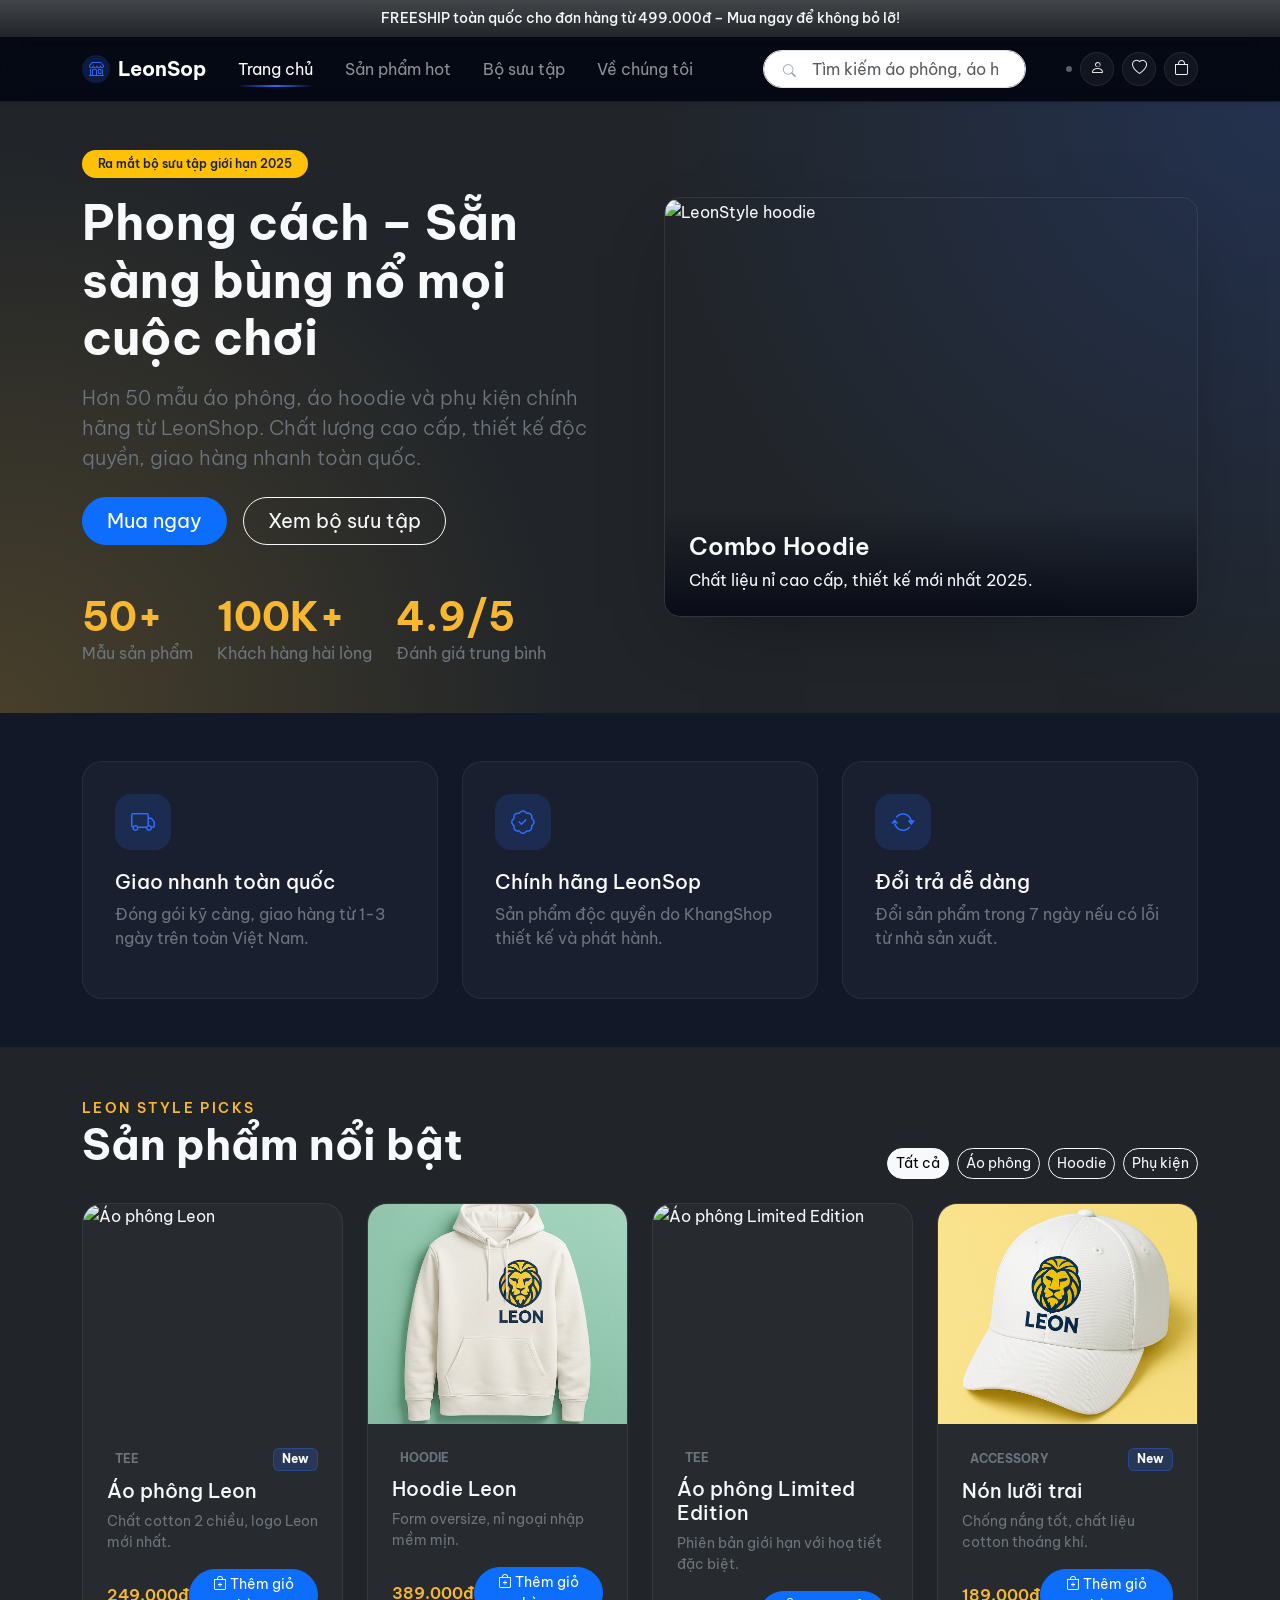
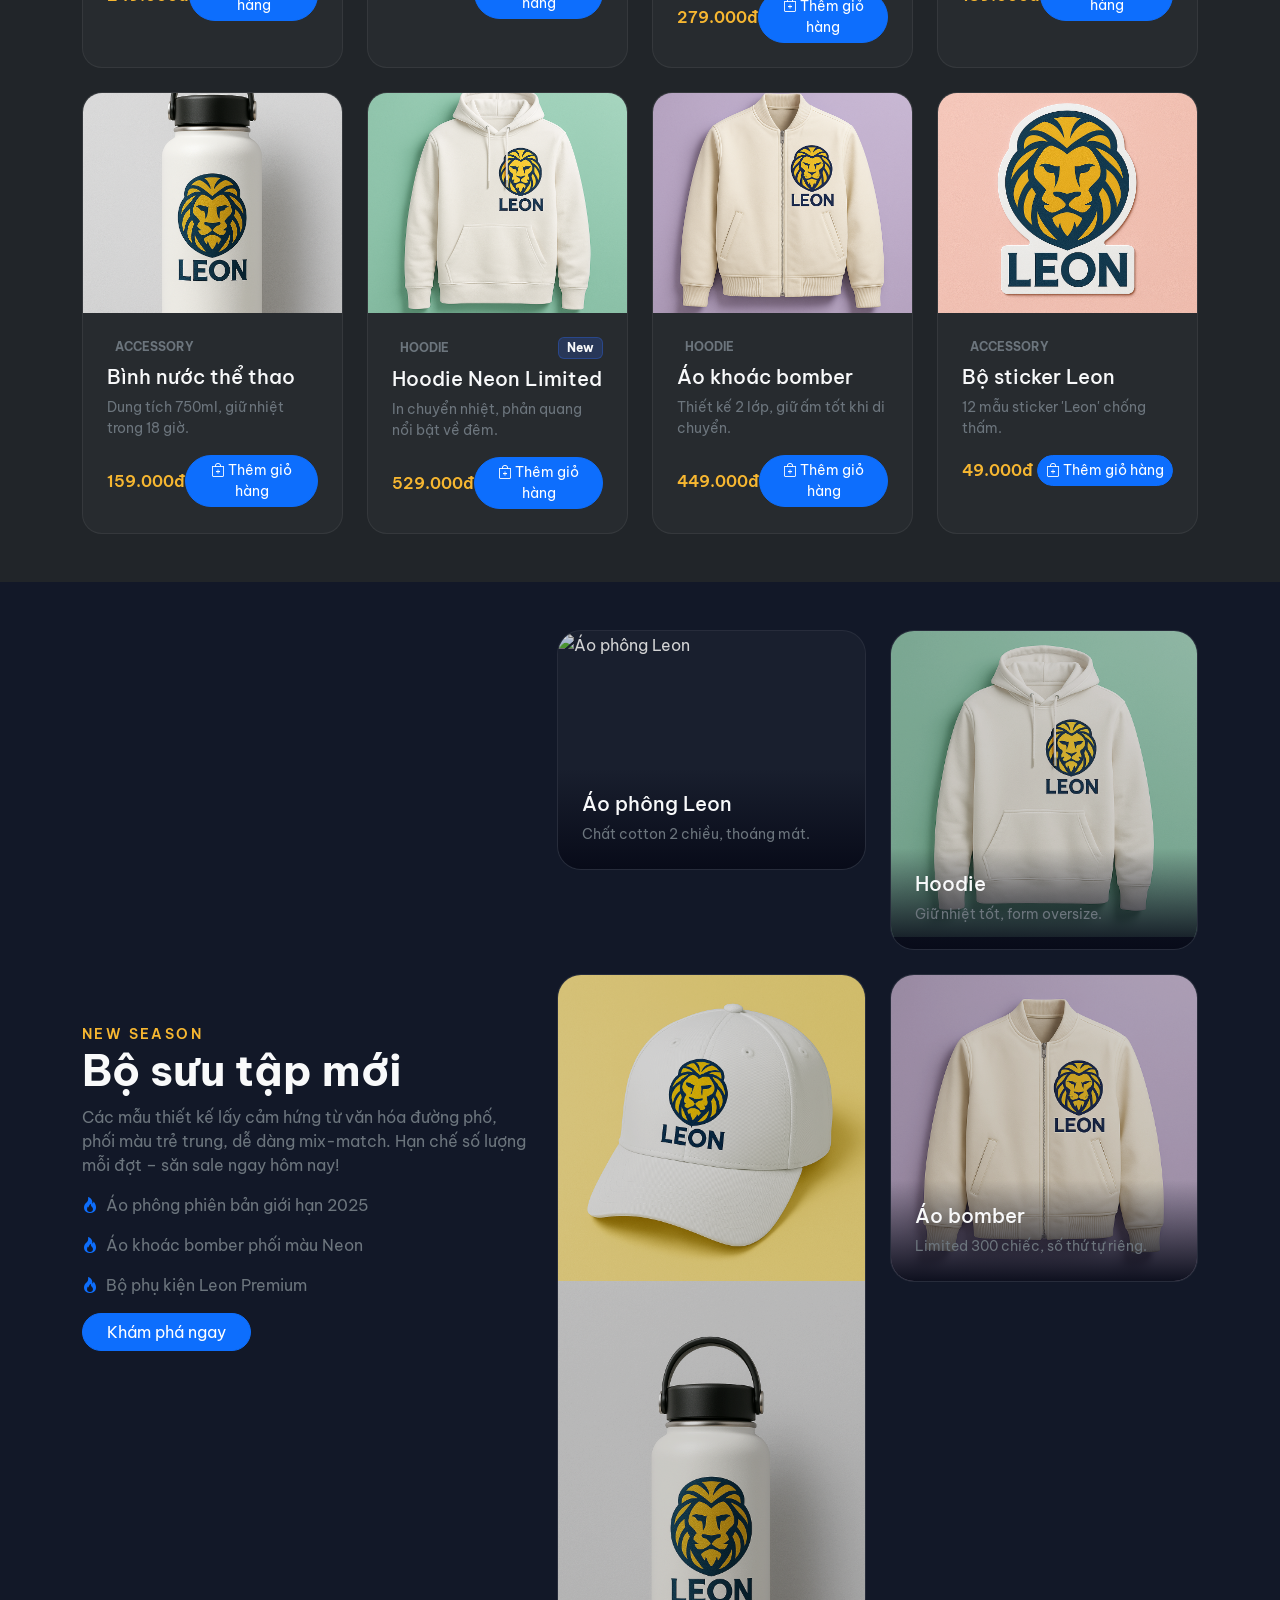
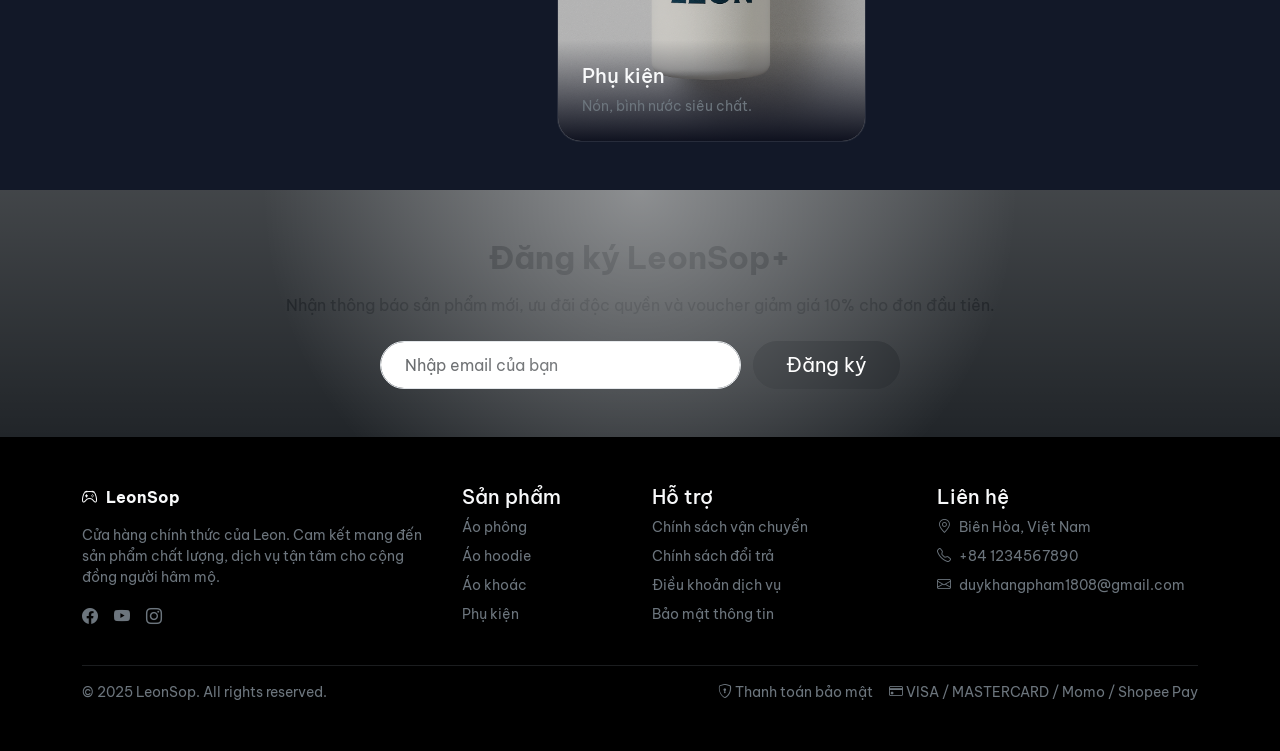
==== commit 8d294f05: "done" ====
--- a/index.html
+++ b/index.html
@@ -22,7 +22,7 @@
     <!-- Main navigation -->
     <nav class="navbar navbar-expand-lg navbar-dark bg-dark shadow-sm sticky-top">
         <div class="container">
-            <a class="navbar-brand fw-bold d-flex align-items-center gap-2" href="mainindex.html">
+            <a class="navbar-brand fw-bold d-flex align-items-center gap-2" href="index.html">
                 <span class="brand-icon rounded-circle d-inline-flex align-items-center justify-content-center">
                     <i class="bi bi-shop"></i>
                 </span>
@@ -79,7 +79,7 @@
                     <div class="col-lg-6">
                         <span class="badge rounded-pill text-bg-warning mb-3 text-dark px-3 py-2 fw-semibold">Ra mắt bộ sưu tập giới hạn 2025</span>
                         <h1 class="display-5 fw-bold mb-3">Phong cách – Sẵn sàng bùng nổ mọi cuộc chơi</h1>
-                        <p class="lead text-secondary">Hơn 50 mẫu áo phông, áo hoodie và phụ kiện chính hãng từ KhangShop. Chất lượng cao cấp, thiết kế độc quyền, giao hàng nhanh toàn quốc.</p>
+                        <p class="lead text-secondary">Hơn 50 mẫu áo phông, áo hoodie và phụ kiện chính hãng từ LeonShop. Chất lượng cao cấp, thiết kế độc quyền, giao hàng nhanh toàn quốc.</p>
                         <div class="d-flex flex-wrap gap-3 mt-4">
                             <a class="btn btn-primary btn-lg rounded-pill px-4" href="#best-sellers">Mua ngay</a>
                             <a class="btn btn-outline-light btn-lg rounded-pill px-4" href="#collections">Xem bộ sưu tập</a>
@@ -168,7 +168,7 @@
                     <div class="col-lg-5">
                         <span class="section-subtitle">New Season</span>
                         <h2 class="section-title">Bộ sưu tập mới</h2>
-                        <p class="text-secondary">Các mẫu thiết kế lấy cảm hứng từtừ..., phối màu trẻ trung, dễ dàng mix-match.
+                        <p class="text-secondary">Các mẫu thiết kế lấy cảm hứng từ văn hóa đường phố, phối màu trẻ trung, dễ dàng mix-match.
                             Hạn chế số lượng mỗi đợt – săn sale ngay hôm nay!</p>
                         <ul class="list-unstyled vstack gap-3 text-secondary">
                             <li><i class="bi bi-fire text-primary me-2"></i>Áo phông phiên bản giới hạn 2025</li>
@@ -181,7 +181,7 @@
                         <div class="row g-4">
                             <div class="col-md-6">
                                 <div class="collection-card">
-                                    <img src="AoPhongLeon.png"
+                                    <img src="image/aophongleon.png"
                                         alt="Áo phông Leon">
                                     <div class="collection-card-body">
                                         <h3 class="h5">Áo phông Leon</h3>
@@ -191,27 +191,29 @@
                             </div>
                             <div class="col-md-6">
                                 <div class="collection-card large">
-                                    <img src="https://images.unsplash.com/photo-1503341455253-b2e723bb3dbb?auto=format&fit=crop&w=700&q=80"
+                                    <img src="image/aohoodie.png"
                                         alt="Hoodie Leon">
                                     <div class="collection-card-body">
-                                        <h3 class="h5">Hoodie Signature</h3>
+                                        <h3 class="h5">Hoodie</h3>
                                         <p class="small text-secondary mb-0">Giữ nhiệt tốt, form oversize.</p>
                                     </div>
                                 </div>
                             </div>
                             <div class="col-md-6">
                                 <div class="collection-card">
-                                    <img src="https://images.unsplash.com/photo-1539533113208-f6df8cc8b543?auto=format&fit=crop&w=700&q=80"
+                                    <img src="image/non.png"
+                                        alt="Phụ kiện Leon">
+                                    <img src="image/binhnuoc.png"
                                         alt="Phụ kiện Leon">
                                     <div class="collection-card-body">
                                         <h3 class="h5">Phụ kiện</h3>
-                                        <p class="small text-secondary mb-0">Nón, balo, bình nước siêu chất.</p>
+                                        <p class="small text-secondary mb-0">Nón, bình nước siêu chất.</p>
                                     </div>
                                 </div>
                             </div>
                             <div class="col-md-6">
                                 <div class="collection-card">
-                                    <img src="https://images.unsplash.com/photo-1512436991641-6745cdb1723f?auto=format&fit=crop&w=700&q=80"
+                                    <img src="image/aobomber.png"
                                         alt="Áo khoác bomber">
                                     <div class="collection-card-body">
                                         <h3 class="h5">Áo bomber</h3>
@@ -254,9 +256,9 @@
                     </a>
                     <p class="small">Cửa hàng chính thức của Leon. Cam kết mang đến sản phẩm chất lượng, dịch vụ tận tâm cho cộng đồng người hâm mộ.</p>
                     <div class="d-flex gap-3">
-                        <a href="#" class="text-secondary"><i class="bi bi-facebook"></i></a>
-                        <a href="#" class="text-secondary"><i class="bi bi-youtube"></i></a>
-                        <a href="#" class="text-secondary"><i class="bi bi-instagram"></i></a>
+                        <a href="https://www.facebook.com/phamduykhang0" class="text-secondary"><i class="bi bi-facebook"></i></a>
+                        <a href="https://www.youtube.com/channel/UCLWnxoCoxzljJi6ffnirZAw" class="text-secondary"><i class="bi bi-youtube"></i></a>
+                        <a href="https://www.instagram.com/leopii._1808/" class="text-secondary"><i class="bi bi-instagram"></i></a>
                     </div>
                 </div>
                 <div class="col-md-2">
--- a/style.css
+++ b/style.css
@@ -415,7 +415,6 @@
 
 .collection-card:hover img {
     transform: scale(1.05);
-    filter: brightness(1);
 }
 
 .collection-card-body {
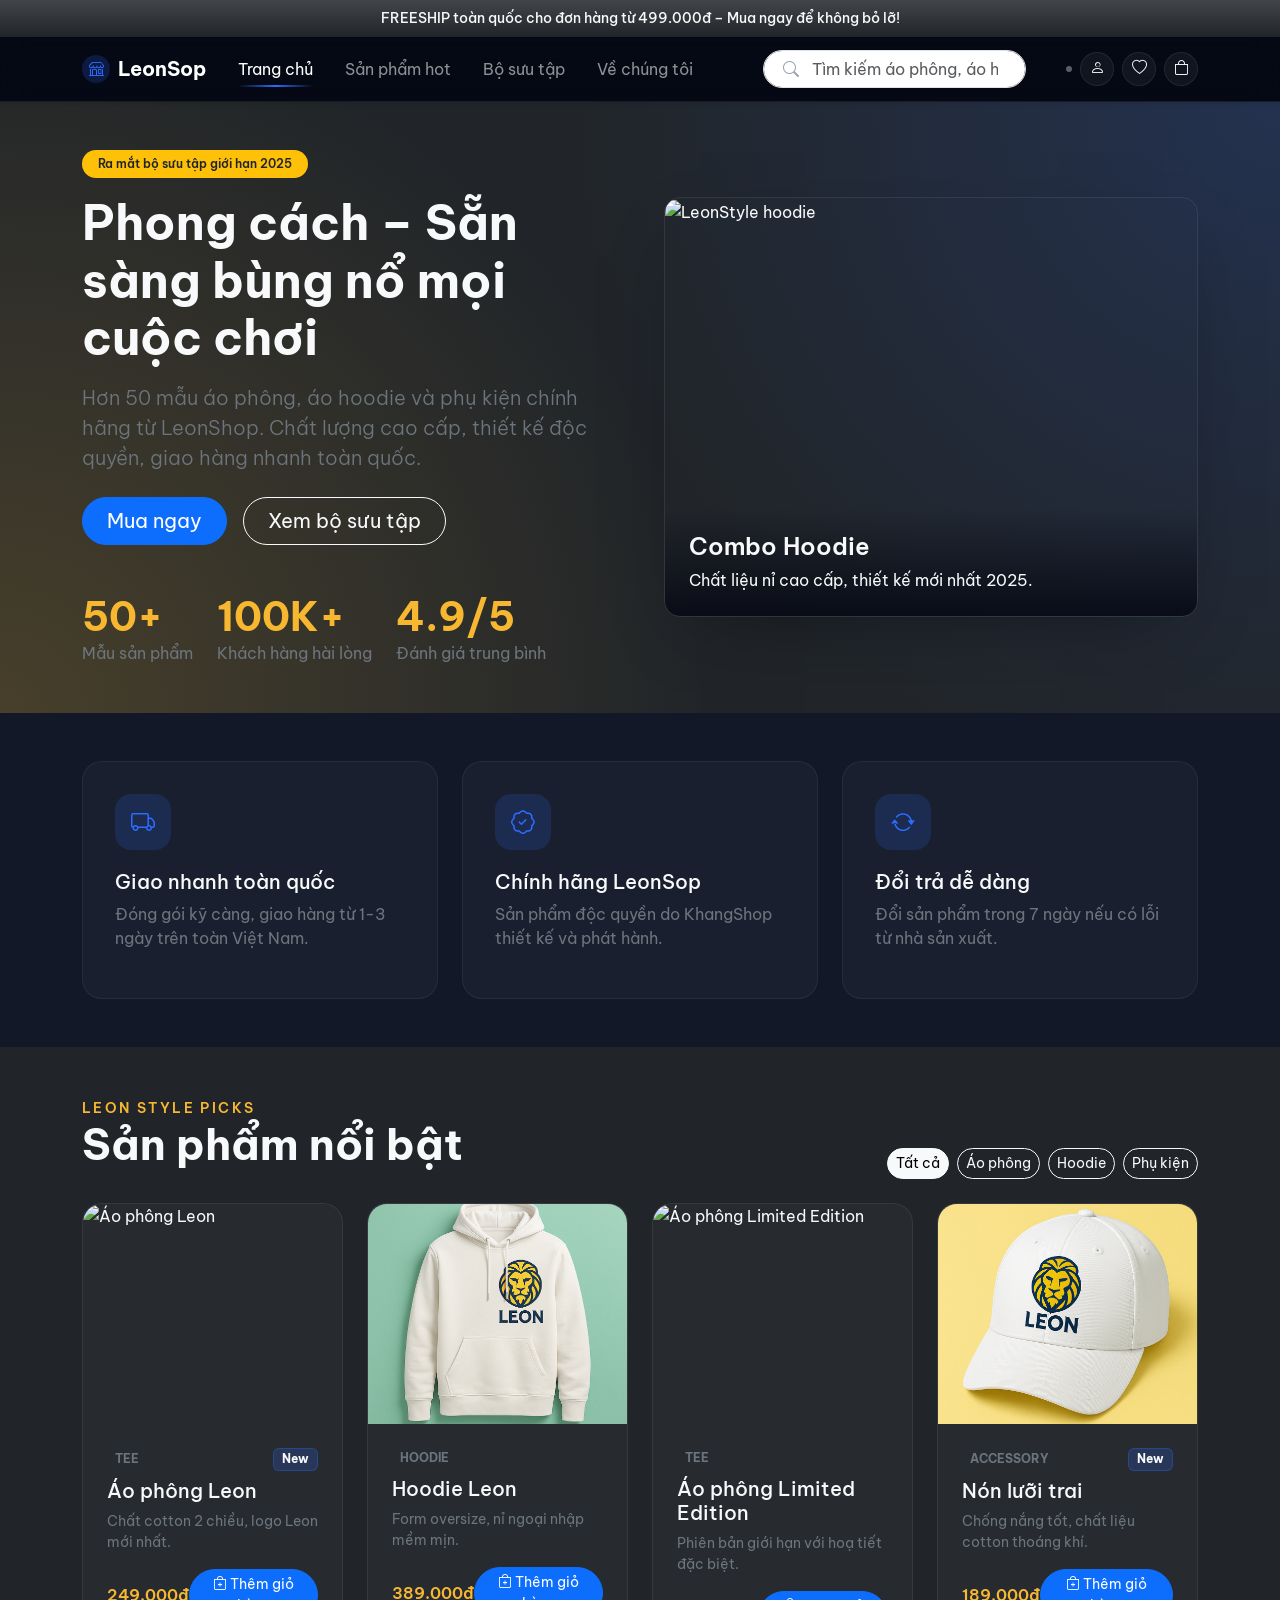
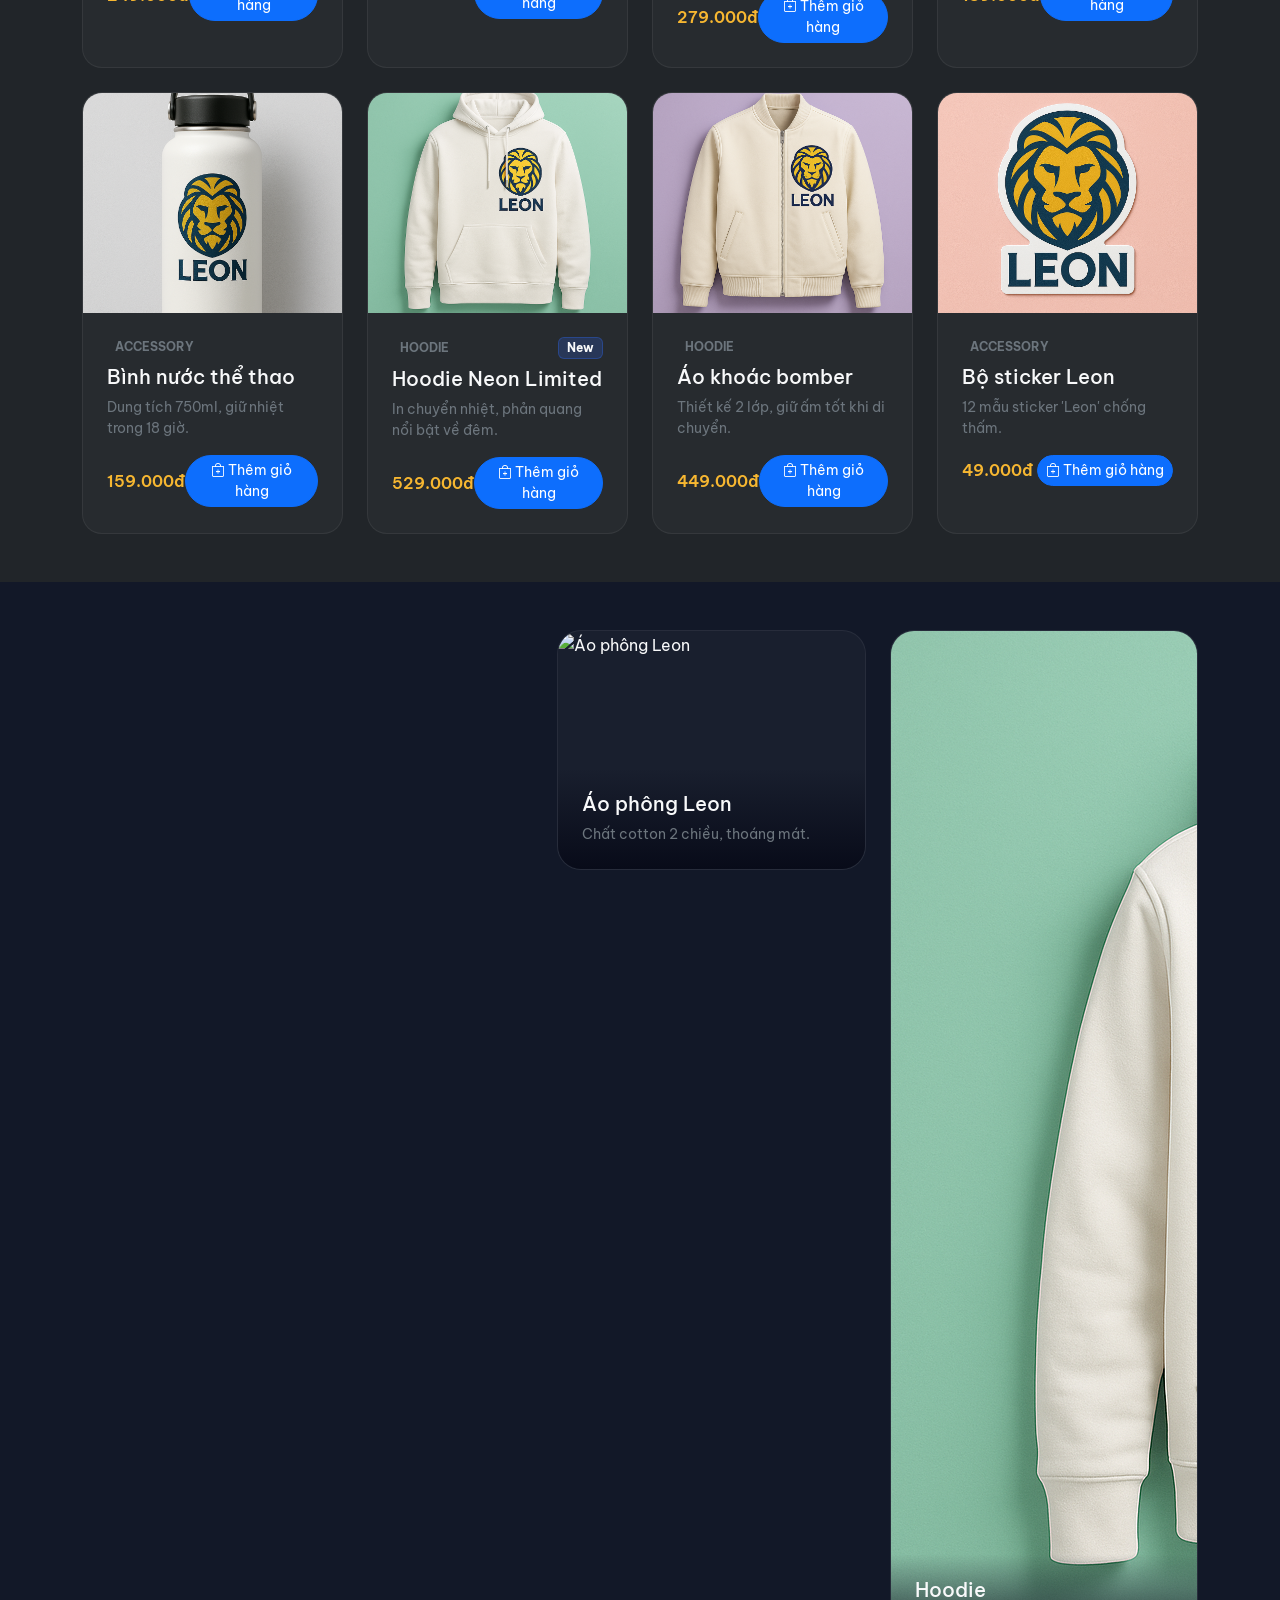
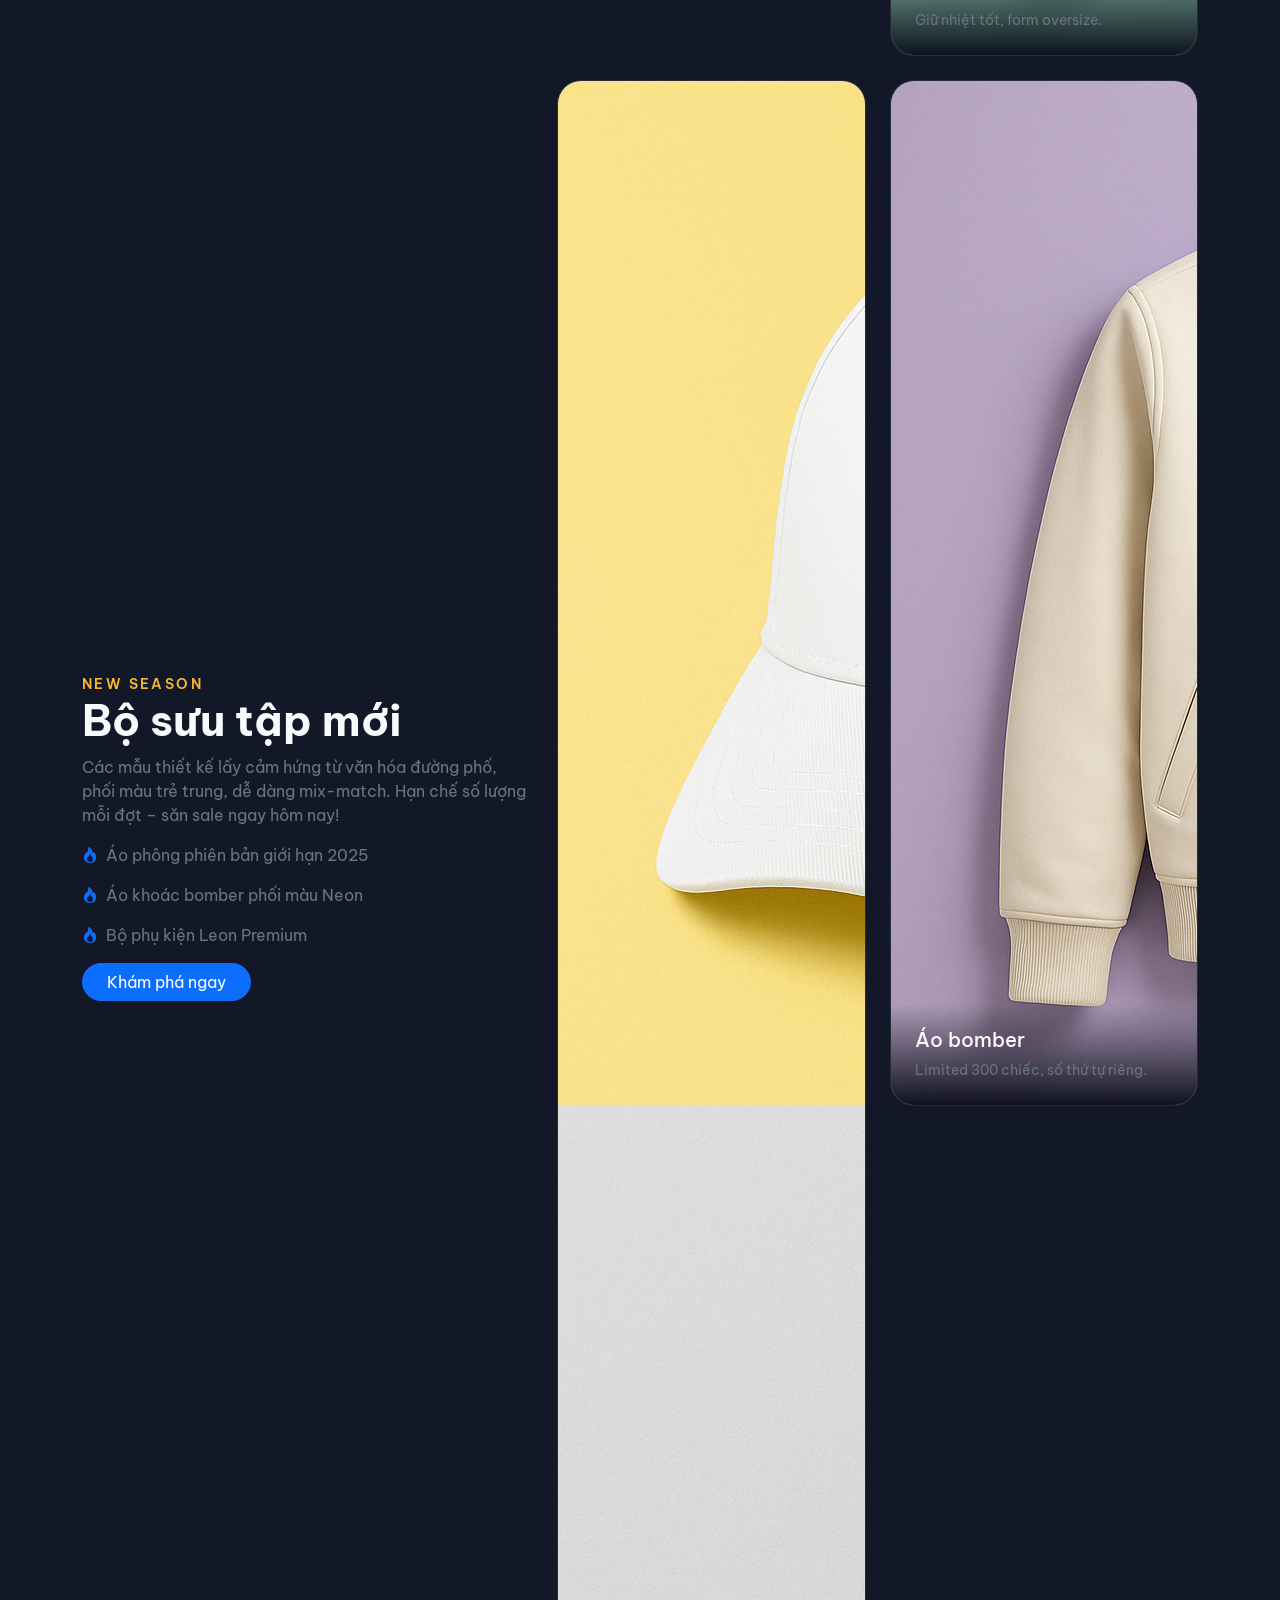
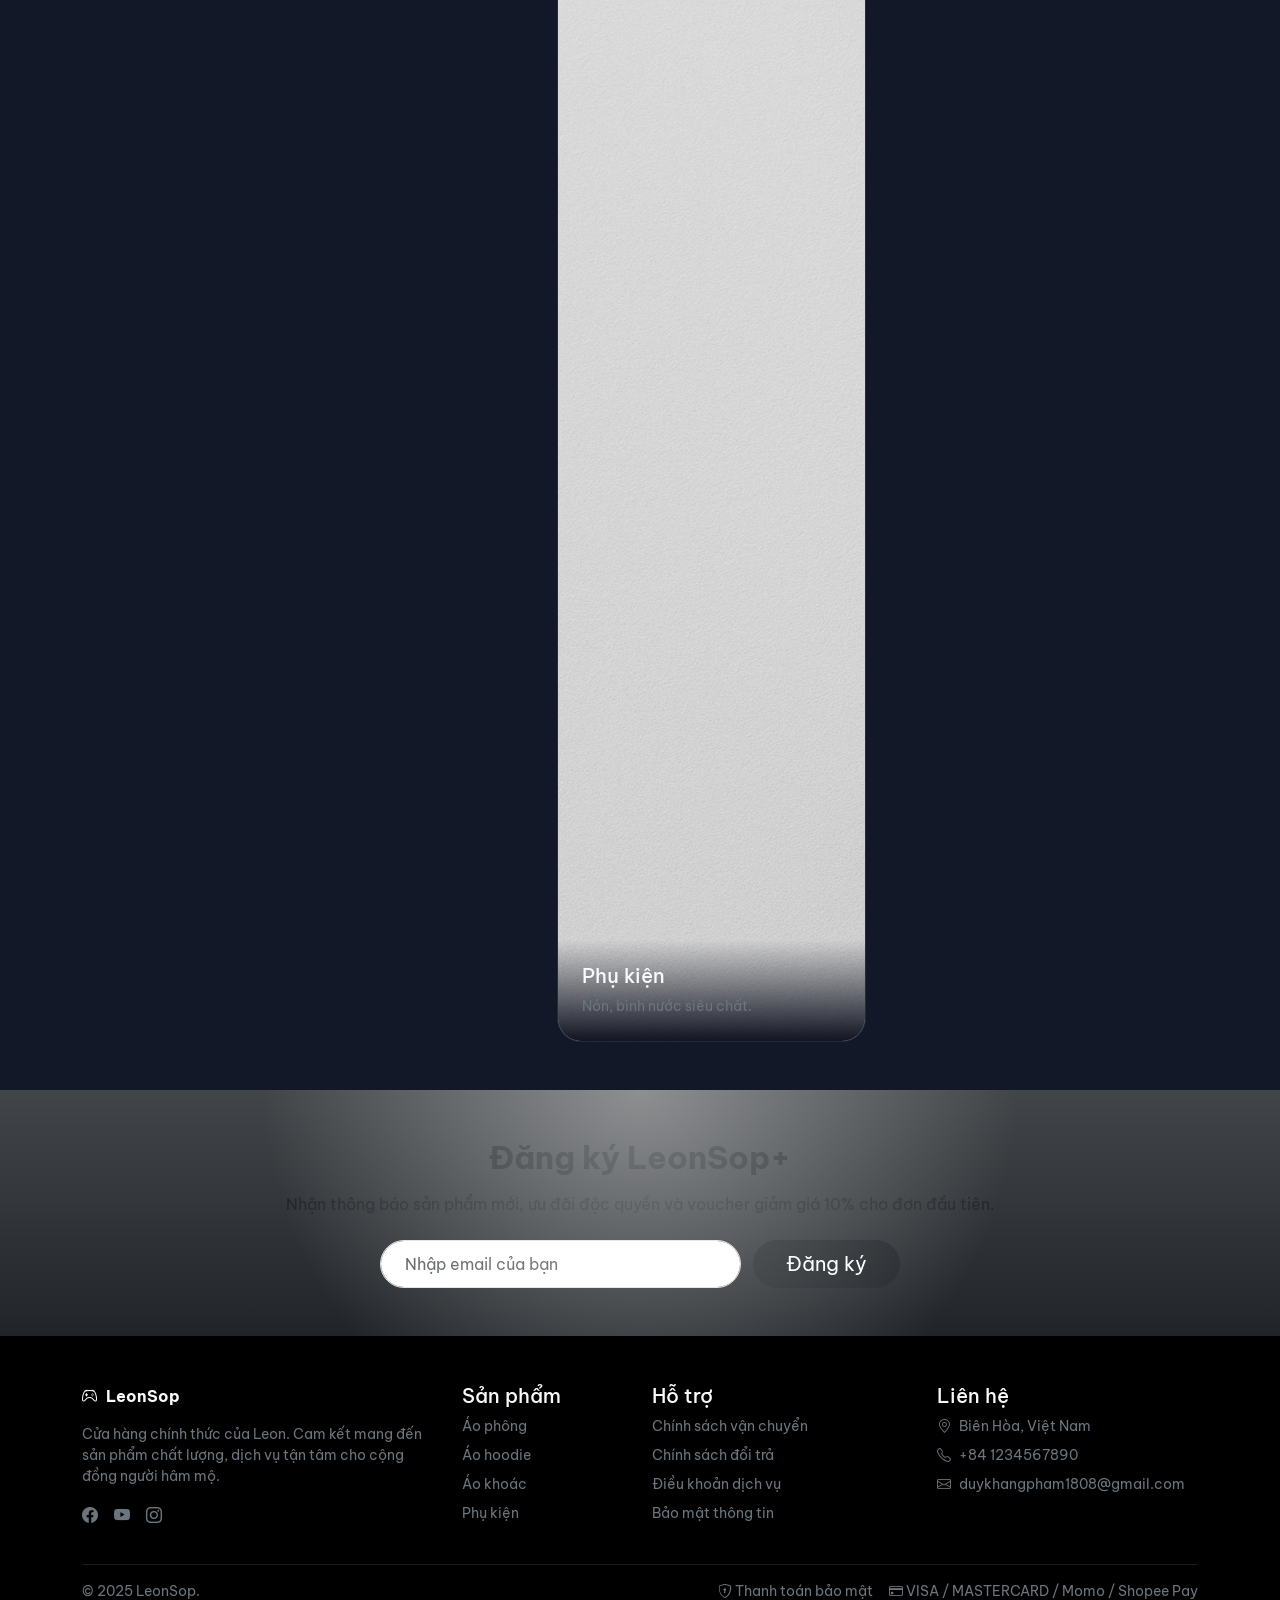
==== commit 9987df84: "done" ====
--- a/index.html
+++ b/index.html
@@ -227,9 +227,7 @@
             </div>
         </section>
 
-        <!-- Testimonials -->
         
-
         <!-- Newsletter -->
         <section class="newsletter py-5 bg-gradient">
             <div class="container text-center text-dark">
@@ -290,7 +288,7 @@
             </div>
             <hr class="border-secondary mt-4">
             <div class="d-flex flex-column flex-md-row justify-content-between align-items-center gap-3">
-                <p class="small mb-0">© 2025 LeonSop. All rights reserved.</p>
+                <p class="small mb-0">© 2025 LeonSop.</p>
                 <div class="d-flex gap-3 small">
                     <span><i class="bi bi-shield-lock"></i> Thanh toán bảo mật</span>
                     <span><i class="bi bi-credit-card"></i> VISA / MASTERCARD / Momo / Shopee Pay</span>
--- a/style.css
+++ b/style.css
@@ -9,9 +9,6 @@
     --card-border: rgba(255, 255, 255, 0.06);
 }
 
-* {
-    box-sizing: border-box;
-}
 
 body {
     font-family: 'Be Vietnam Pro', 'Segoe UI', sans-serif;
@@ -46,11 +43,6 @@
     margin: 0;
 }
 
-.auth-illustration li {
-    display: flex;
-    align-items: flex-start;
-}
-
 .auth-card {
     background: var(--card-bg);
     border: 1px solid var(--card-border);
@@ -87,26 +79,6 @@
     font-weight: 600;
     letter-spacing: 0.02em;
     box-shadow: 0 18px 30px -12px rgba(47, 107, 255, 0.45);
-}
-
-@media (max-width: 991.98px) {
-    .auth-page {
-        min-height: auto;
-        padding-top: 3rem;
-    }
-
-    .auth-illustration {
-        text-align: center;
-    }
-
-    .auth-illustration ul {
-        align-items: center;
-    }
-
-    .auth-illustration li {
-        flex-direction: column;
-        text-align: center;
-    }
 }
 
 .bg-gradient {
@@ -135,10 +107,6 @@
 .navbar .brand-icon i {
     line-height: 1;
     font-size: 0.95rem;
-}
-
-.navbar .search-icon i {
-    font-size: 0.8rem;
 }
 
 .nav-action-group {
@@ -230,30 +198,12 @@
     border-color: rgba(255, 255, 255, 0.08);
 }
 
-@media (max-width: 991.98px) {
-    .nav-action-group {
-        width: 100%;
-        justify-content: flex-start;
-        margin-left: 0;
-        margin-top: 1rem;
-        gap: 0.75rem;
-    }
-
-    .navbar .icon-divider {
-        display: none;
-    }
-
-    .navbar .icon-btn {
-        width: 36px;
-        height: 36px;
-    }
-}
-
 .nav-link {
     position: relative;
     padding: 0.75rem 1rem !important;
 }
 
+/* Hiệu ứng gạch chân */
 .nav-link::after {
     content: '';
     position: absolute;
@@ -282,8 +232,8 @@
 }
 
 .hero {
-    background: radial-gradient(circle at top right, rgba(47, 107, 255, 0.18), transparent 45%),
-        radial-gradient(circle at bottom left, rgba(247, 183, 49, 0.18), transparent 40%);
+    background: radial-gradient(circle at top right, rgba(47, 107, 255, 0.18), transparent 50%),
+        radial-gradient(circle at bottom left, rgba(247, 183, 49, 0.18), transparent 50%);
 }
 
 .hero-card {
@@ -297,7 +247,7 @@
     width: 100%;
     height: 100%;
     object-fit: cover;
-    transition: transform 0.6s ease;
+    transition: transform 0.6s;
 }
 
 .hero-card:hover img {
@@ -405,17 +355,7 @@
     min-height: 320px;
 }
 
-.collection-card img {
-    width: 100%;
-    height: 100%;
-    object-fit: cover;
-    filter: brightness(0.85);
-    transition: transform 0.5s ease, filter 0.5s ease;
-}
-
-.collection-card:hover img {
-    transform: scale(1.05);
-}
+
 
 .collection-card-body {
     position: absolute;
@@ -468,18 +408,4 @@
 
 footer a {
     text-decoration: none;
-}
-
-@media (max-width: 767.98px) {
-    .newsletter-form {
-        grid-template-columns: 1fr;
-    }
-
-    .hero-card {
-        min-height: 360px;
-    }
-
-    .product-card img {
-        height: 200px;
-    }
-}
+}
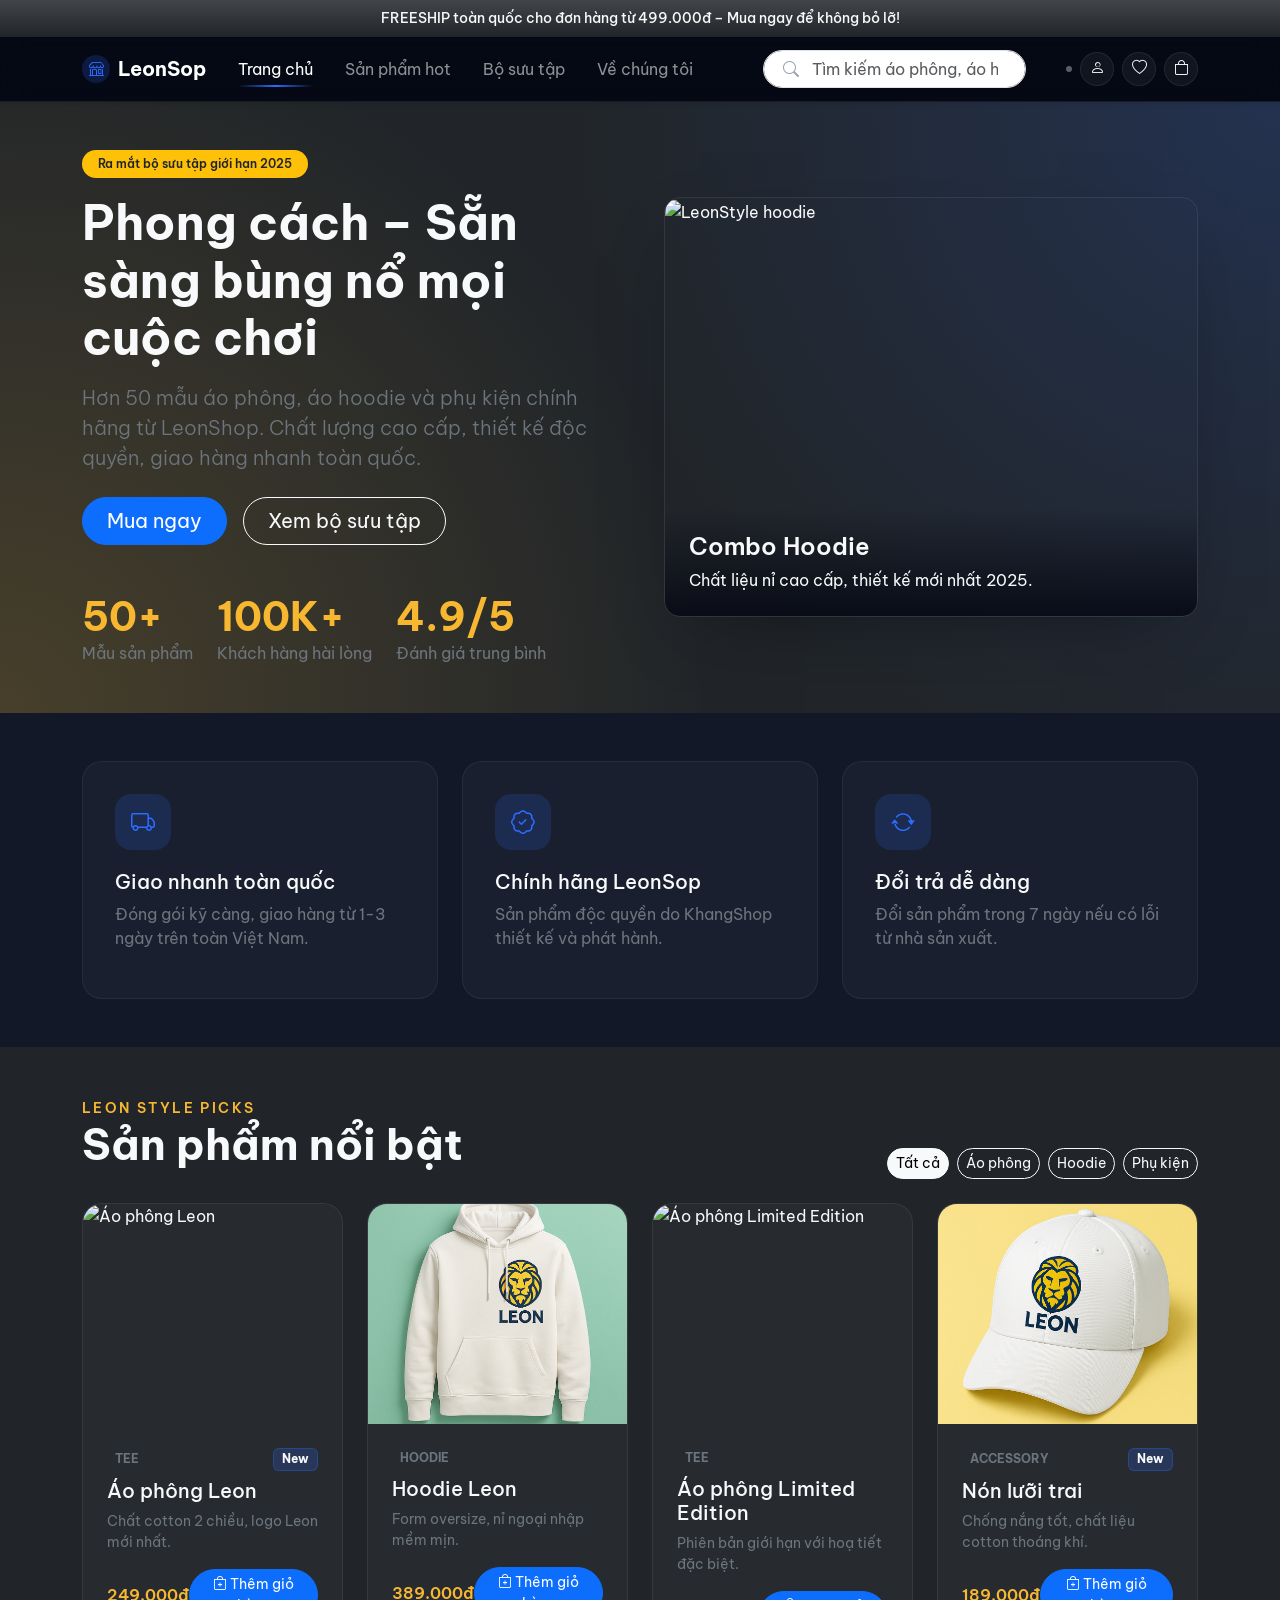
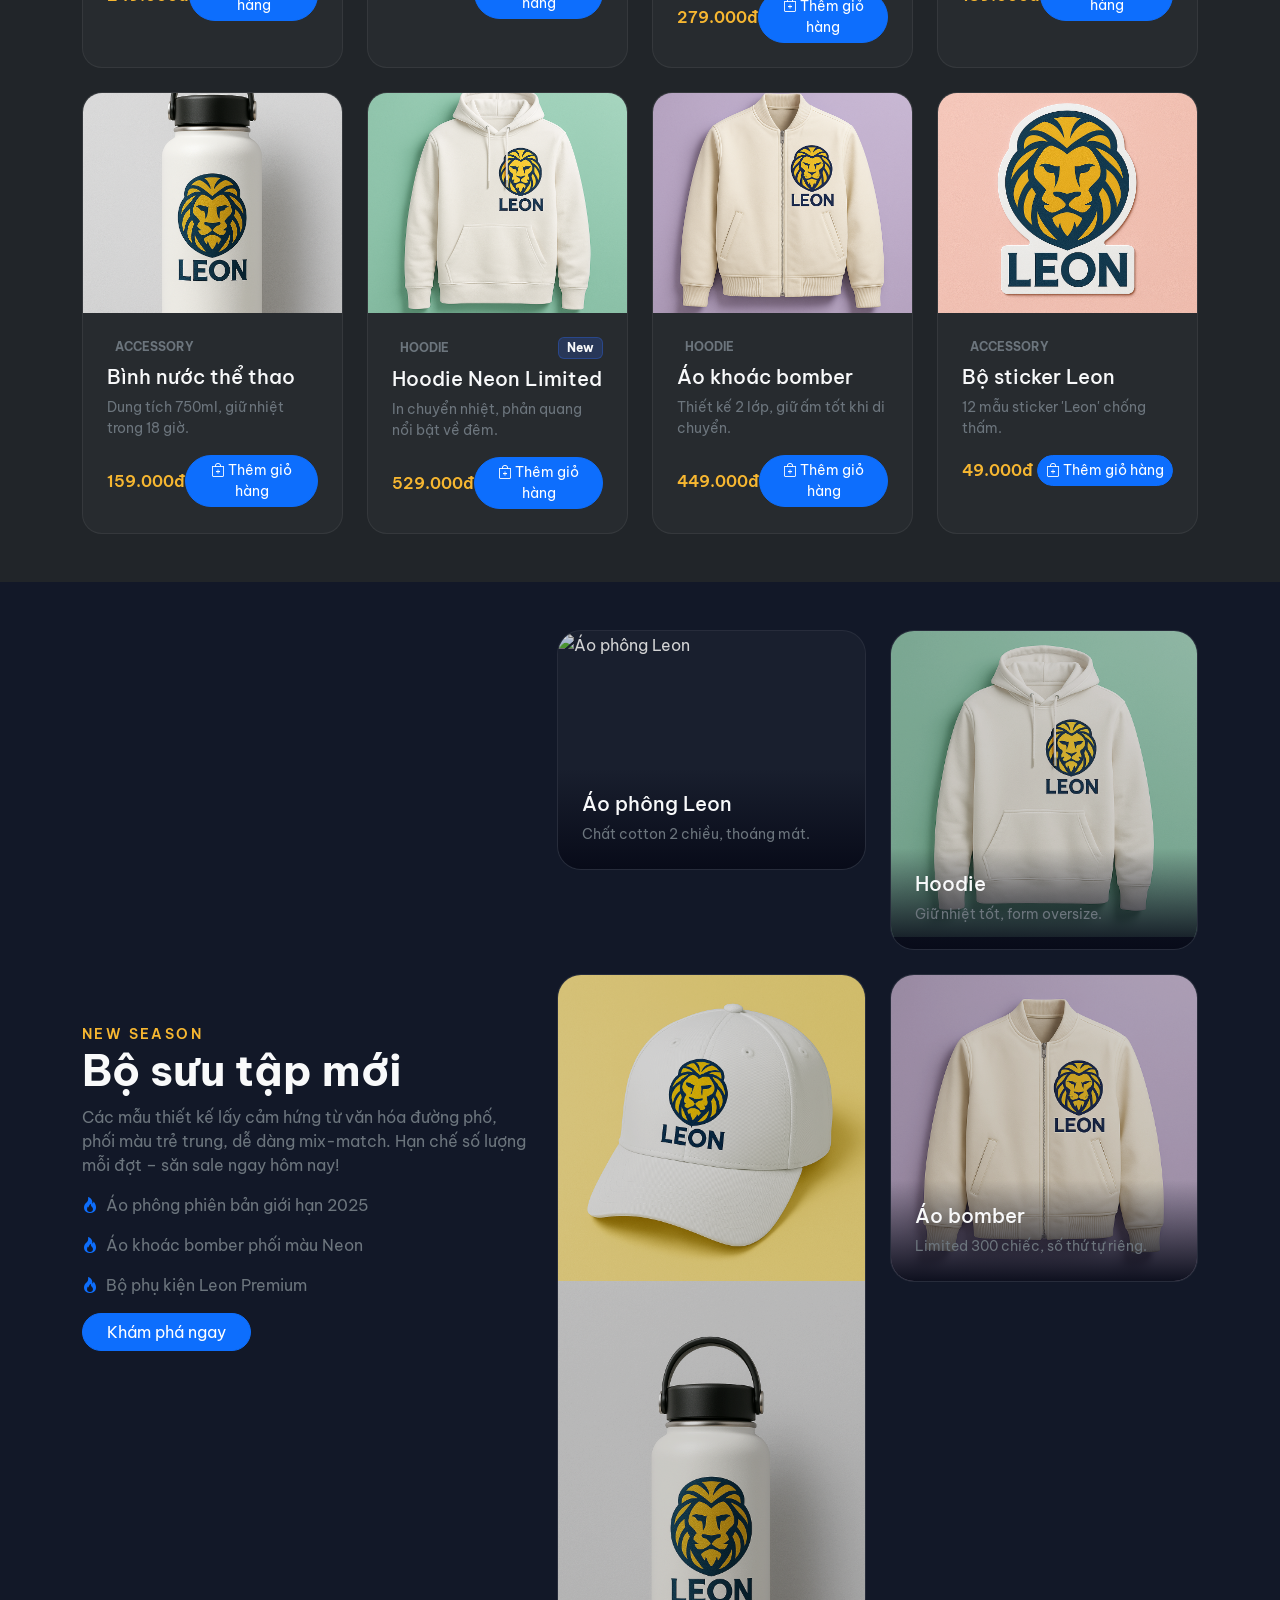
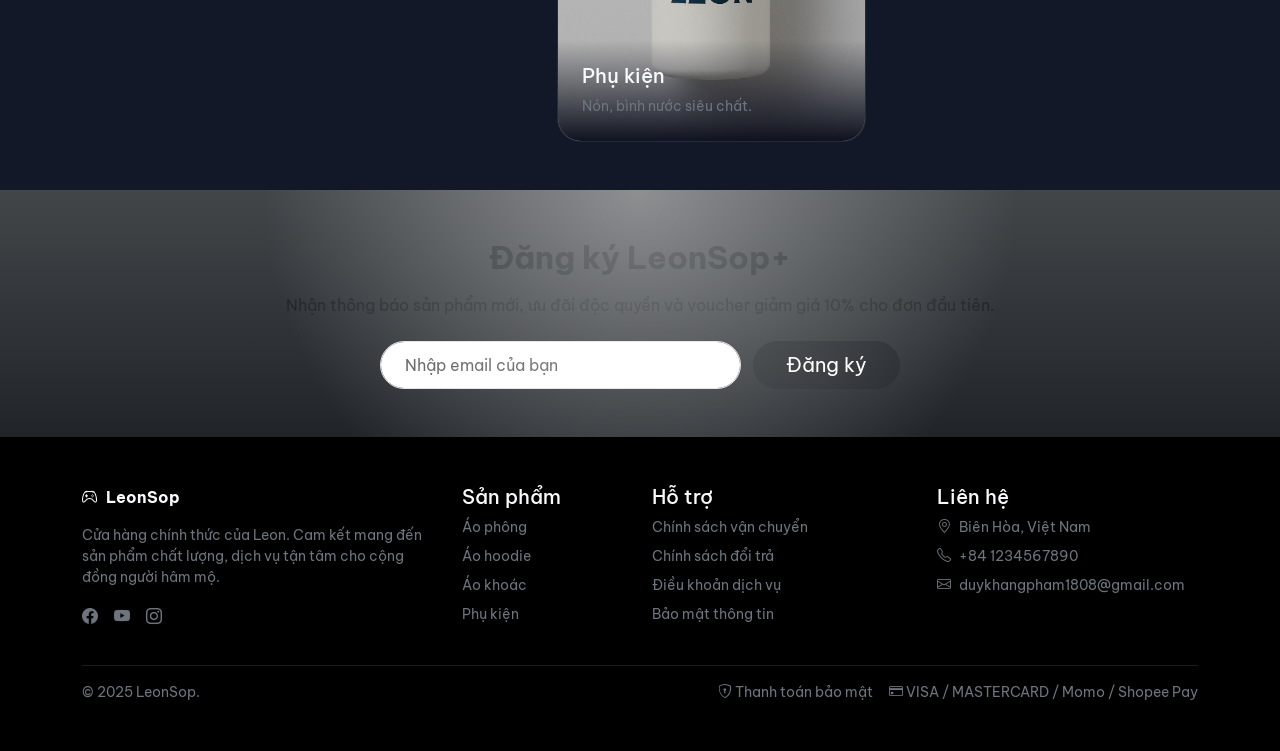
==== commit 7f8bdd72: "DONE" ====
--- a/index.html
+++ b/index.html
@@ -227,7 +227,7 @@
             </div>
         </section>
 
-        
+
         <!-- Newsletter -->
         <section class="newsletter py-5 bg-gradient">
             <div class="container text-center text-dark">
--- a/style.css
+++ b/style.css
@@ -251,7 +251,7 @@
 }
 
 .hero-card:hover img {
-    transform: scale(1.05);
+    transform: scale(1.05   );
 }
 
 .hero-card-overlay {
@@ -355,26 +355,23 @@
     min-height: 320px;
 }
 
-
+.collection-card img {
+    width: 100%;
+    height: 100%;
+    object-fit: cover;
+    filter: brightness(0.85);
+    transition: transform 0.5s ease, filter 0.5s ease;
+}
+
+.collection-card:hover img {
+    transform: scale(1.05);
+}
 
 .collection-card-body {
     position: absolute;
     inset: auto 0 0 0;
     padding: 1.5rem;
     background: linear-gradient(180deg, transparent, rgba(7, 10, 24, 0.95));
-}
-
-.testimonial-card {
-    background: var(--card-bg);
-    border: 1px solid var(--card-border);
-    border-radius: 20px;
-    padding: 1.75rem;
-}
-
-.testimonial-card img {
-    width: 56px;
-    height: 56px;
-    object-fit: cover;
 }
 
 .newsletter {
